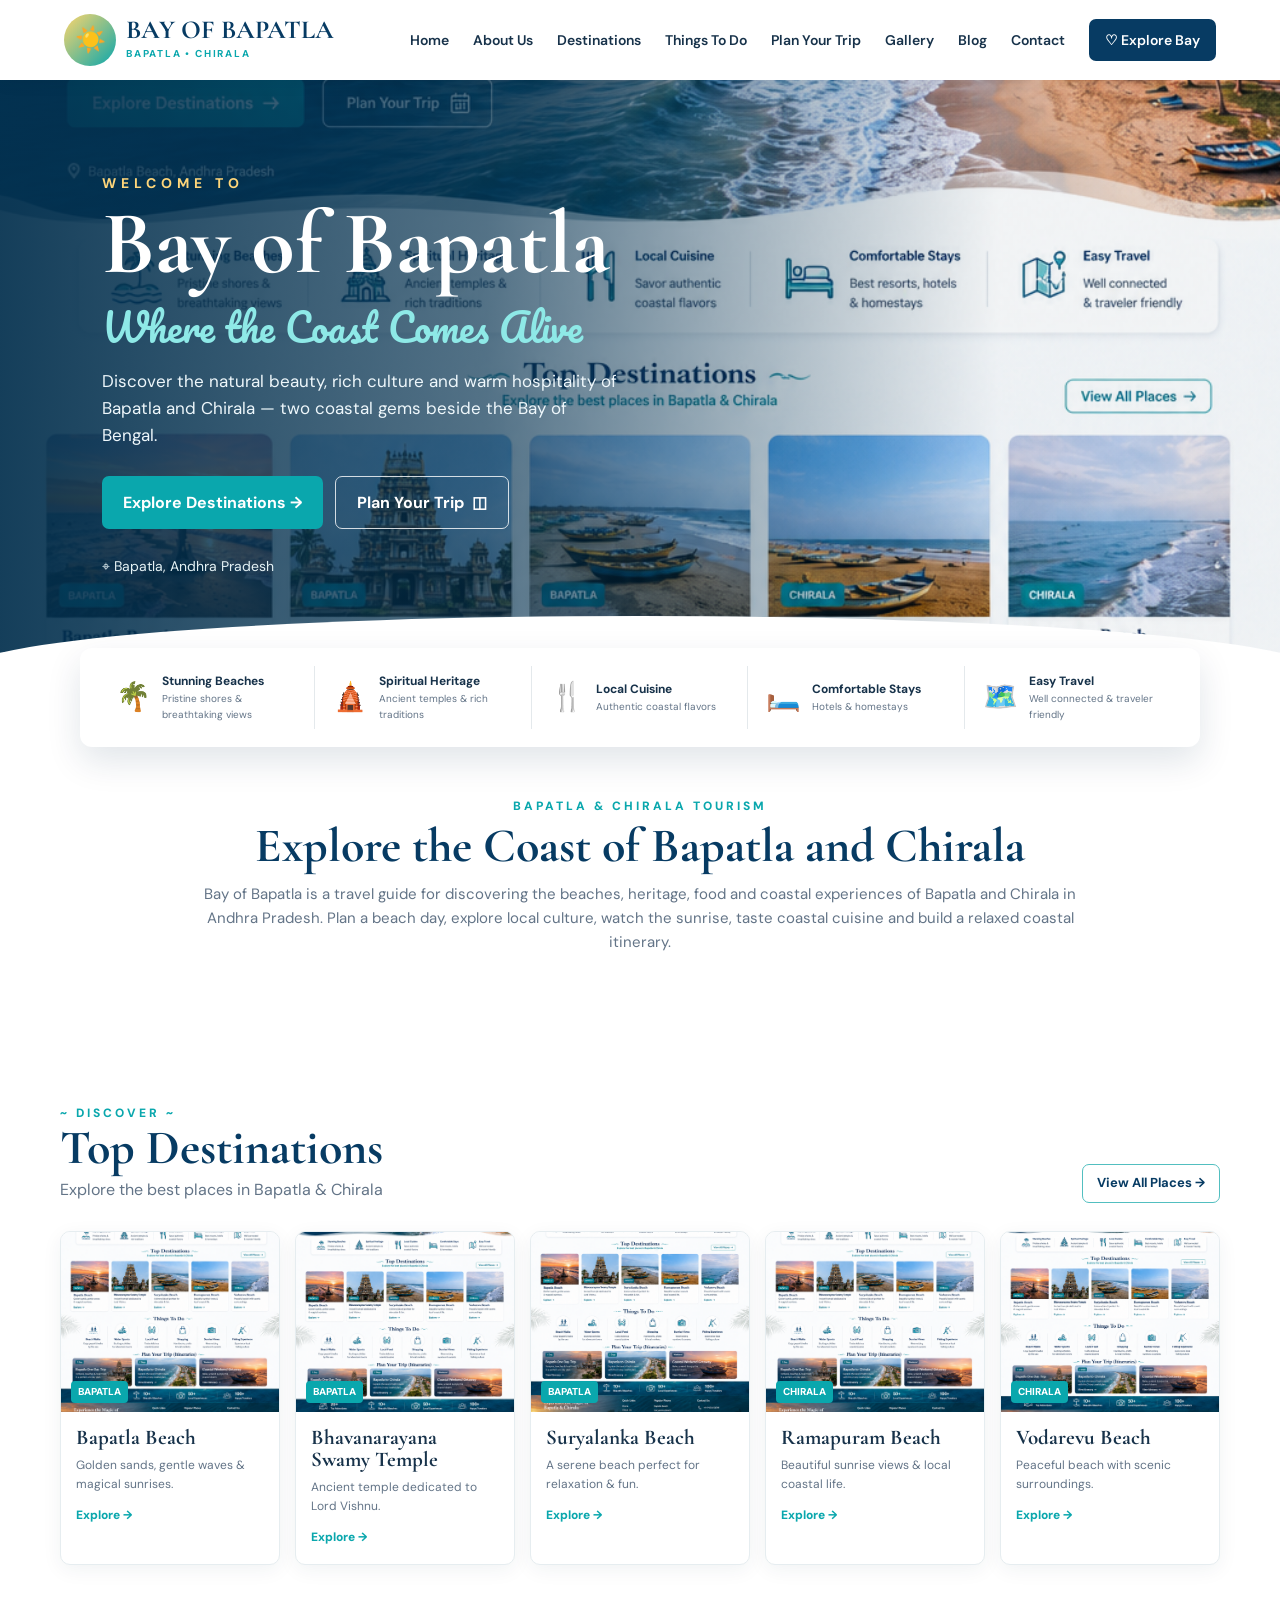
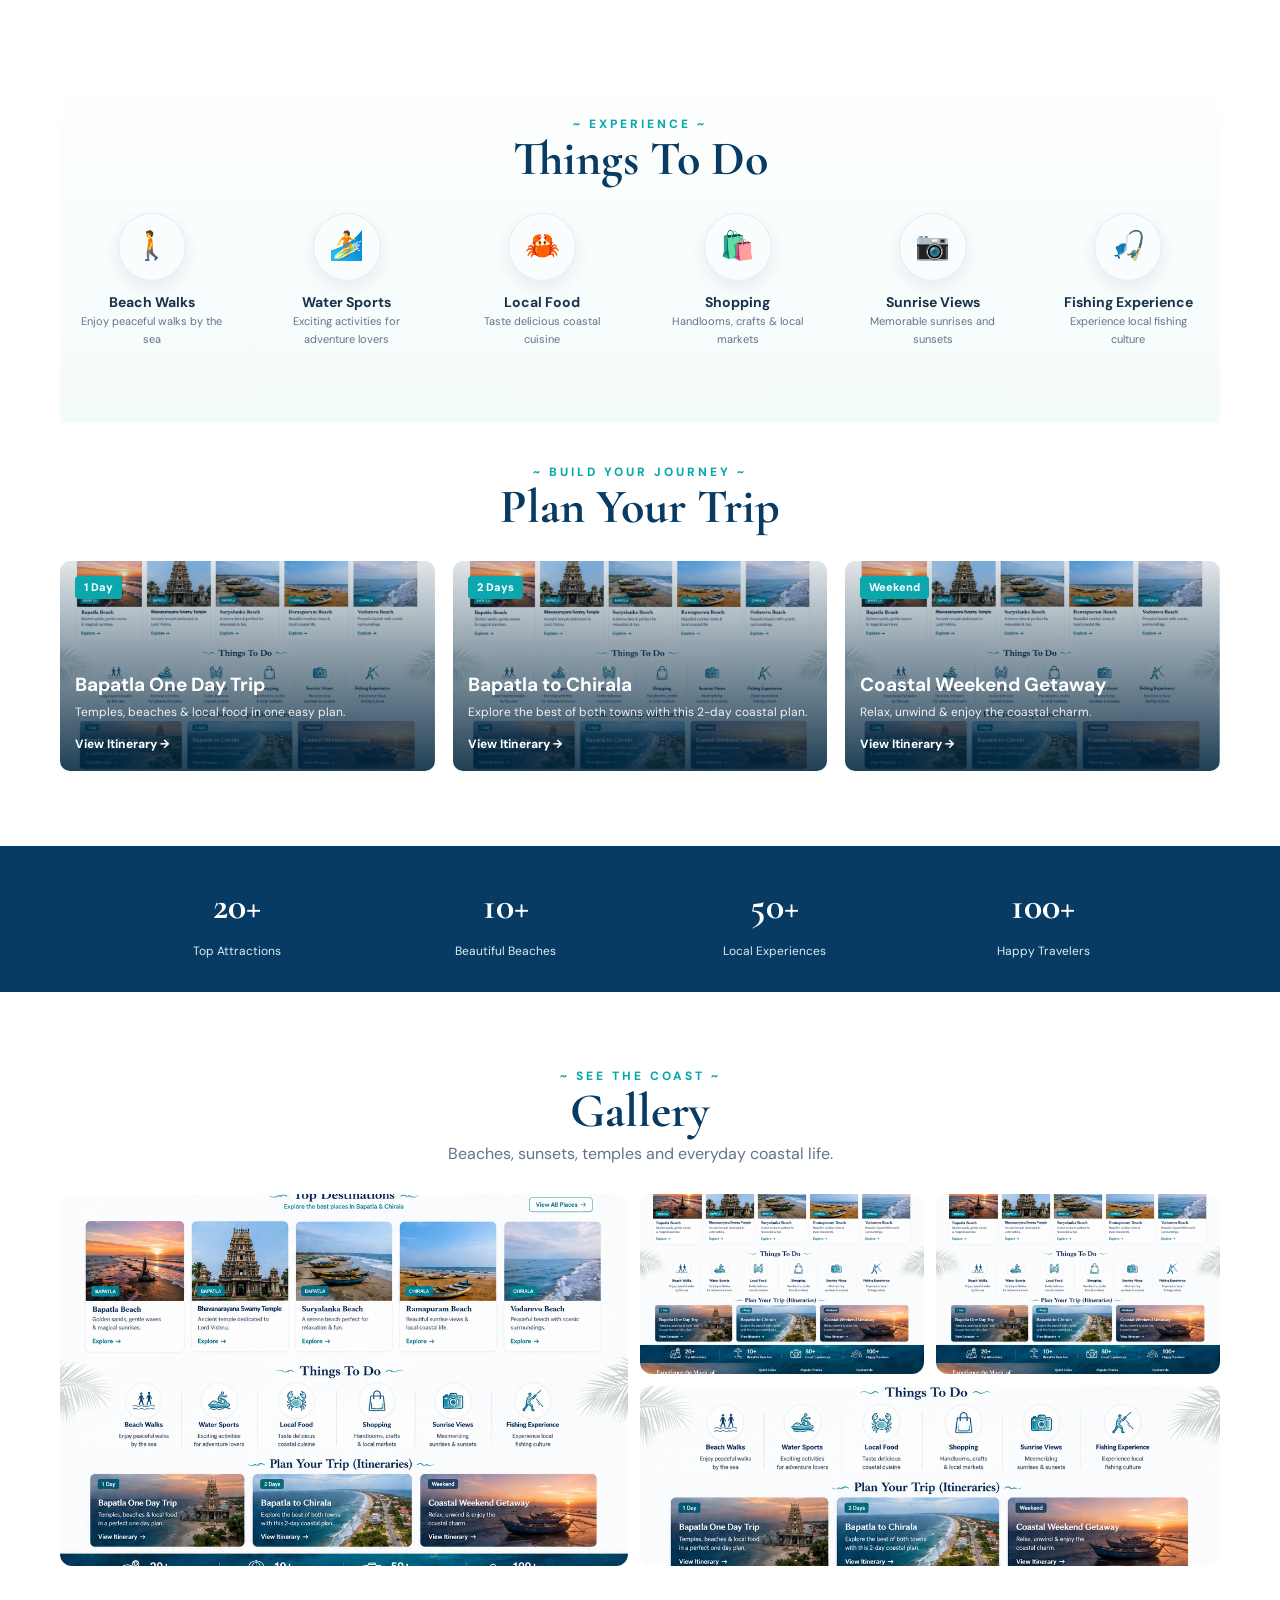
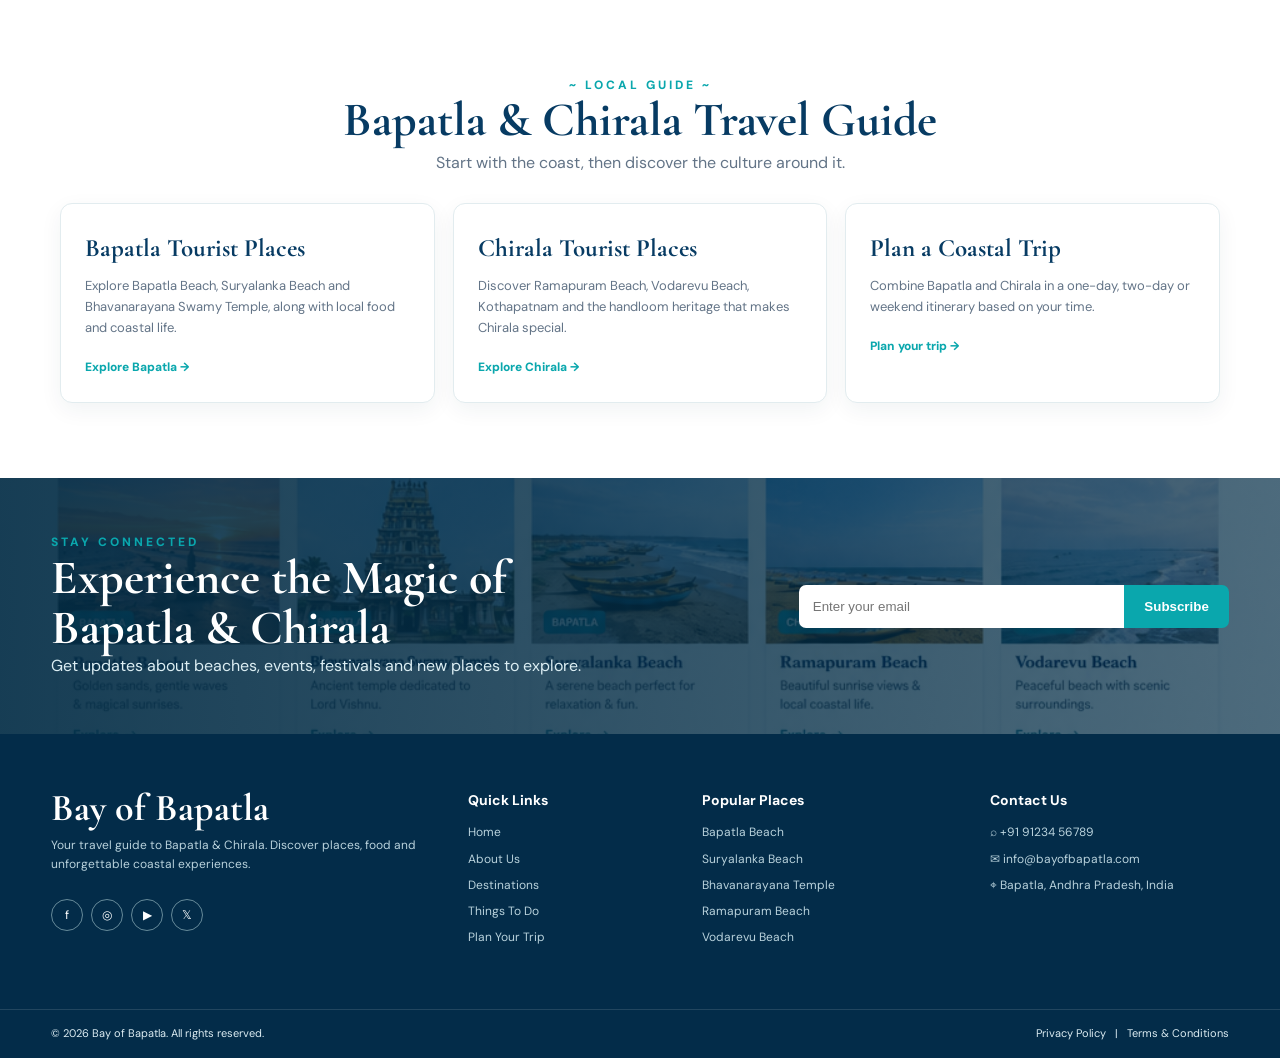
==== index.html @ 829b8398 "Update canonical and Open Graph URLs in index.html" ====
<!DOCTYPE html>
<html lang="en">
<head>
<meta charset="utf-8"><meta name="viewport" content="width=device-width,initial-scale=1">
<meta name="theme-color" content="#073b63">
<meta name="description" content="Bay of Bapatla is a coastal travel guide to Bapatla and Chirala, Andhra Pradesh. Discover beaches, temples, local food, things to do and trip ideas.">
<meta name="robots" content="index, follow, max-image-preview:large">
<!-- Replace this placeholder URL with your final domain after deployment. -->
<link rel="canonical" href="https://bay-of-bapatla.krishnavamsi1225.workers.dev/">
<title>Bay of Bapatla | Bapatla & Chirala Tourism, Beaches & Travel Guide</title>
<meta property="og:type" content="website">
<meta property="og:site_name" content="Bay of Bapatla">
<meta property="og:title" content="Bay of Bapatla | Bapatla & Chirala Tourism">
<meta property="og:description" content="Discover beaches, heritage, local food and coastal experiences across Bapatla and Chirala, Andhra Pradesh.">
<meta property="og:url" content="https://bay-of-bapatla.krishnavamsi1225.workers.dev/">
<meta property="og:image" content="https://bay-of-bapatla.krishnavamsi1225.workers.dev/assets/hero.png">
<meta property="og:image:alt" content="Coastal beach scenery of the Bay of Bapatla">
<meta name="twitter:card" content="summary_large_image">
<meta name="twitter:title" content="Bay of Bapatla | Bapatla & Chirala Tourism">
<meta name="twitter:description" content="Explore beaches, temples, food and coastal experiences in Bapatla and Chirala.">
<meta name="twitter:image" content="https://bay-of-bapatla.krishnavamsi1225.workers.dev/assets/hero.png">
<link rel="icon" href="assets/favicon.svg" type="image/svg+xml">
<link rel="preconnect" href="https://fonts.googleapis.com">
<link rel="preconnect" href="https://fonts.gstatic.com" crossorigin>
<link href="https://fonts.googleapis.com/css2?family=Cormorant+Garamond:wght@500;600;700&family=DM+Sans:wght@400;500;600;700&family=Pacifico&display=swap" rel="stylesheet">
<link rel="stylesheet" href="styles.css">
<script type="application/ld+json">
{"@context":"https://schema.org","@graph":[
{"@type":"WebSite","@id":"https://bay-of-bapatla.pages.dev/#website","url":"https://bay-of-bapatla.pages.dev/","name":"Bay of Bapatla","alternateName":"Bapatla & Chirala Tourism","description":"A coastal travel guide to Bapatla and Chirala, Andhra Pradesh.","inLanguage":"en-IN"},
{"@type":"Organization","@id":"https://bay-of-bapatla.pages.dev/#organization","name":"Bay of Bapatla","url":"https://bay-of-bapatla.pages.dev/","description":"A tourism and travel information website covering Bapatla and Chirala in Andhra Pradesh, India.","areaServed":[{"@type":"City","name":"Bapatla"},{"@type":"City","name":"Chirala"}]}]}
</script>
</head>
<body>
  <header class="site-header">
    <a class="brand" href="#home" aria-label="Bay of Bapatla home">
      <span class="brand-mark">☀️</span>
      <span>
        <strong>Bay of Bapatla</strong>
        <small>BAPATLA • CHIRALA</small>
      </span>
    </a>

    <button class="menu-toggle" aria-label="Open navigation" aria-expanded="false">☰</button>

    <nav class="nav" aria-label="Primary navigation">
      <a class="active" href="#home">Home</a>
      <a href="#about">About Us</a>
      <a href="#destinations">Destinations</a>
      <a href="#things">Things To Do</a>
      <a href="#plan">Plan Your Trip</a>
      <a href="#gallery">Gallery</a>
      <a href="#blog">Blog</a>
      <a href="#contact">Contact</a>
      <a class="nav-cta" href="#destinations">♡ Explore Bay</a>
    </nav>
  </header>

  <main id="home" aria-label="Bay of Bapatla tourism guide">
    <section class="hero">
      <div class="hero-bg" role="img" aria-label="Coastal beach scenery along Bapatla and Chirala"></div>
      <div class="hero-overlay"></div>
      <div class="hero-content">
        <p class="eyebrow">WELCOME TO</p>
        <h1>Bay of Bapatla</h1>
        <p class="script">Where the Coast Comes Alive</p>
        <p class="hero-copy">
          Discover the natural beauty, rich culture and warm hospitality of Bapatla
          and Chirala — two coastal gems beside the Bay of Bengal.
        </p>
        <div class="hero-actions">
          <a class="btn btn-primary" href="#destinations">Explore Destinations →</a>
          <a class="btn btn-outline" href="#plan">Plan Your Trip&nbsp; ◫</a>
        </div>
        <p class="location">⌖ Bapatla, Andhra Pradesh</p>
      </div>
      <div class="wave"></div>
    </section>

    <section class="feature-strip" id="about">
      <article><span>🌴</span><div><b>Stunning Beaches</b><small>Pristine shores & breathtaking views</small></div></article>
      <article><span>🛕</span><div><b>Spiritual Heritage</b><small>Ancient temples & rich traditions</small></div></article>
      <article><span>🍴</span><div><b>Local Cuisine</b><small>Authentic coastal flavors</small></div></article>
      <article><span>🛏️</span><div><b>Comfortable Stays</b><small>Hotels & homestays</small></div></article>
      <article><span>🗺️</span><div><b>Easy Travel</b><small>Well connected & traveler friendly</small></div></article>
    </section>

    <section class="section destination-intro" aria-labelledby="destination-heading">
      <div class="seo-intro">
        <p class="mini-title">BAPATLA & CHIRALA TOURISM</p>
        <h2 id="destination-heading">Explore the Coast of Bapatla and Chirala</h2>
        <p>Bay of Bapatla is a travel guide for discovering the beaches, heritage, food and coastal experiences of Bapatla and Chirala in Andhra Pradesh. Plan a beach day, explore local culture, watch the sunrise, taste coastal cuisine and build a relaxed coastal itinerary.</p>
      </div>
    </section>

    <section class="section" id="destinations">
      <div class="section-heading">
        <div>
          <p class="mini-title">~  DISCOVER  ~</p>
          <h2>Top Destinations</h2>
          <p>Explore the best places in Bapatla & Chirala</p>
        </div>
        <a class="text-link" href="#gallery">View All Places →</a>
      </div>

      <div class="destination-grid">
        <article class="destination-card image-a">
          <div class="card-image"><span>BAPATLA</span></div>
          <div class="card-body"><h3>Bapatla Beach</h3><p>Golden sands, gentle waves & magical sunrises.</p><a href="#contact">Explore →</a></div>
        </article>
        <article class="destination-card image-b">
          <div class="card-image"><span>BAPATLA</span></div>
          <div class="card-body"><h3>Bhavanarayana Swamy Temple</h3><p>Ancient temple dedicated to Lord Vishnu.</p><a href="#contact">Explore →</a></div>
        </article>
        <article class="destination-card image-c">
          <div class="card-image"><span>BAPATLA</span></div>
          <div class="card-body"><h3>Suryalanka Beach</h3><p>A serene beach perfect for relaxation & fun.</p><a href="#contact">Explore →</a></div>
        </article>
        <article class="destination-card image-d">
          <div class="card-image"><span>CHIRALA</span></div>
          <div class="card-body"><h3>Ramapuram Beach</h3><p>Beautiful sunrise views & local coastal life.</p><a href="#contact">Explore →</a></div>
        </article>
        <article class="destination-card image-e">
          <div class="card-image"><span>CHIRALA</span></div>
          <div class="card-body"><h3>Vodarevu Beach</h3><p>Peaceful beach with scenic surroundings.</p><a href="#contact">Explore →</a></div>
        </article>
      </div>
    </section>

    <section class="section things" id="things">
      <div class="section-heading centered">
        <div>
          <p class="mini-title">~  EXPERIENCE  ~</p>
          <h2>Things To Do</h2>
        </div>
      </div>
      <div class="things-grid">
        <article><div class="thing-icon">🚶</div><h3>Beach Walks</h3><p>Enjoy peaceful walks by the sea</p></article>
        <article><div class="thing-icon">🏄</div><h3>Water Sports</h3><p>Exciting activities for adventure lovers</p></article>
        <article><div class="thing-icon">🦀</div><h3>Local Food</h3><p>Taste delicious coastal cuisine</p></article>
        <article><div class="thing-icon">🛍️</div><h3>Shopping</h3><p>Handlooms, crafts & local markets</p></article>
        <article><div class="thing-icon">📷</div><h3>Sunrise Views</h3><p>Memorable sunrises and sunsets</p></article>
        <article><div class="thing-icon">🎣</div><h3>Fishing Experience</h3><p>Experience local fishing culture</p></article>
      </div>
    </section>

    <section class="section plan" id="plan">
      <div class="section-heading centered">
        <div>
          <p class="mini-title">~  BUILD YOUR JOURNEY  ~</p>
          <h2>Plan Your Trip</h2>
        </div>
      </div>
      <div class="itinerary-grid">
        <article class="itinerary one"><span>1 Day</span><div><h3>Bapatla One Day Trip</h3><p>Temples, beaches & local food in one easy plan.</p><a href="#contact">View Itinerary →</a></div></article>
        <article class="itinerary two"><span>2 Days</span><div><h3>Bapatla to Chirala</h3><p>Explore the best of both towns with this 2-day coastal plan.</p><a href="#contact">View Itinerary →</a></div></article>
        <article class="itinerary three"><span>Weekend</span><div><h3>Coastal Weekend Getaway</h3><p>Relax, unwind & enjoy the coastal charm.</p><a href="#contact">View Itinerary →</a></div></article>
      </div>
    </section>

    <section class="stats" aria-label="Bay of Bapatla highlights">
      <div><strong>20+</strong><span>Top Attractions</span></div>
      <div><strong>10+</strong><span>Beautiful Beaches</span></div>
      <div><strong>50+</strong><span>Local Experiences</span></div>
      <div><strong>100+</strong><span>Happy Travelers</span></div>
    </section>

    <section class="gallery-preview section" id="gallery">
      <div class="section-heading centered">
        <div>
          <p class="mini-title">~  SEE THE COAST  ~</p>
          <h2>Gallery</h2>
          <p>Beaches, sunsets, temples and everyday coastal life.</p>
        </div>
      </div>
      <div class="gallery-grid">
        <div class="gallery-item g1"></div><div class="gallery-item g2"></div>
        <div class="gallery-item g3"></div><div class="gallery-item g4"></div>
      </div>
    </section>

    <section class="local-guide section" aria-labelledby="local-guide-heading">
      <div class="section-heading centered"><div>
        <p class="mini-title">~ LOCAL GUIDE ~</p>
        <h2 id="local-guide-heading">Bapatla & Chirala Travel Guide</h2>
        <p>Start with the coast, then discover the culture around it.</p>
      </div></div>
      <div class="guide-grid">
        <article><h3>Bapatla Tourist Places</h3><p>Explore Bapatla Beach, Suryalanka Beach and Bhavanarayana Swamy Temple, along with local food and coastal life.</p><a href="#destinations">Explore Bapatla →</a></article>
        <article><h3>Chirala Tourist Places</h3><p>Discover Ramapuram Beach, Vodarevu Beach, Kothapatnam and the handloom heritage that makes Chirala special.</p><a href="#destinations">Explore Chirala →</a></article>
        <article><h3>Plan a Coastal Trip</h3><p>Combine Bapatla and Chirala in a one-day, two-day or weekend itinerary based on your time.</p><a href="#plan">Plan your trip →</a></article>
      </div>
    </section>

    <section class="newsletter" id="blog">
      <div>
        <p class="mini-title">STAY CONNECTED</p>
        <h2>Experience the Magic of Bapatla & Chirala</h2>
        <p>Get updates about beaches, events, festivals and new places to explore.</p>
      </div>
      <form id="subscribe-form">
        <input type="email" placeholder="Enter your email" aria-label="Email address" required>
        <button type="submit">Subscribe</button>
      </form>
    </section>
  </main>

  <footer id="contact">
    <div class="footer-main">
      <div class="footer-brand">
        <h2>Bay of Bapatla</h2>
        <p>Your travel guide to Bapatla & Chirala. Discover places, food and unforgettable coastal experiences.</p>
        <div class="socials"><a href="#">f</a><a href="#">◎</a><a href="#">▶</a><a href="#">𝕏</a></div>
      </div>
      <div><h3>Quick Links</h3><a href="#home">Home</a><a href="#about">About Us</a><a href="#destinations">Destinations</a><a href="#things">Things To Do</a><a href="#plan">Plan Your Trip</a></div>
      <div><h3>Popular Places</h3><a href="#destinations">Bapatla Beach</a><a href="#destinations">Suryalanka Beach</a><a href="#destinations">Bhavanarayana Temple</a><a href="#destinations">Ramapuram Beach</a><a href="#destinations">Vodarevu Beach</a></div>
      <div><h3>Contact Us</h3><p>⌕ +91 91234 56789</p><p>✉ info@bayofbapatla.com</p><p>⌖ Bapatla, Andhra Pradesh, India</p></div>
    </div>
    <div class="footer-bottom"><span>© 2026 Bay of Bapatla. All rights reserved.</span><span>Privacy Policy &nbsp; | &nbsp; Terms & Conditions</span></div>
  </footer>

  <div class="toast" role="status" aria-live="polite"></div>
  <script src="script.js"></script>
</body>
</html>
---- styles.css ----
:root{
  --navy:#073b63;--deep:#042b48;--teal:#0aa7ad;--aqua:#dff5f4;--sand:#f7f2e8;
  --ink:#17324a;--muted:#637487;--white:#fff;--shadow:0 14px 35px rgba(4,43,72,.12);
}
*{box-sizing:border-box;margin:0;padding:0}
html{scroll-behavior:smooth}
body{font-family:"DM Sans",sans-serif;color:var(--ink);background:#fff;line-height:1.6}
a{color:inherit;text-decoration:none}
.site-header{position:sticky;top:0;z-index:50;display:flex;align-items:center;justify-content:space-between;gap:24px;padding:14px clamp(20px,5vw,64px);background:rgba(255,255,255,.96);backdrop-filter:blur(14px);box-shadow:0 2px 18px rgba(0,0,0,.06)}
.brand{display:flex;align-items:center;gap:10px;min-width:max-content}
.brand-mark{width:52px;height:52px;border-radius:50%;display:grid;place-items:center;background:linear-gradient(135deg,#ffd66b,#0aa7ad);font-size:25px}
.brand strong{display:block;font-family:"Cormorant Garamond",serif;text-transform:uppercase;font-size:26px;line-height:.9;color:var(--navy)}
.brand small{display:block;color:var(--teal);font-weight:700;font-size:10px;letter-spacing:1.8px;margin-top:4px}
.nav{display:flex;align-items:center;gap:24px;font-size:14px;font-weight:600}
.nav a{position:relative;padding:10px 0;white-space:nowrap}
.nav a:not(.nav-cta):after{content:"";position:absolute;left:0;right:0;bottom:3px;height:2px;background:var(--teal);transform:scaleX(0);transition:.2s}
.nav a:hover:after,.nav .active:after{transform:scaleX(1)}
.nav-cta{background:var(--navy);color:#fff!important;padding:10px 16px!important;border-radius:7px}
.menu-toggle{display:none;border:0;background:none;font-size:28px;color:var(--navy)}
.hero{position:relative;min-height:590px;display:flex;align-items:center;overflow:hidden;color:#fff}
.hero-bg{position:absolute;inset:0;background-image:url("assets/hero.png");background-size:cover;background-position:center 35%;transform:scale(1.02)}
.hero-overlay{position:absolute;inset:0;background:linear-gradient(90deg,rgba(3,48,78,.93) 0%,rgba(3,48,78,.68) 38%,rgba(3,48,78,.05) 78%)}
.hero-content{position:relative;z-index:2;width:min(620px,90%);margin-left:clamp(24px,8vw,110px);padding:80px 0}
.eyebrow{letter-spacing:5px;font-size:14px;color:#ffd67a;font-weight:700;margin-bottom:8px}
.hero h1{font-family:"Cormorant Garamond",serif;font-size:clamp(58px,7vw,100px);line-height:.92;font-weight:700}
.script{font-family:Pacifico,cursive;color:#8ee9e7;font-size:clamp(25px,3vw,38px);margin:12px 0 10px}
.hero-copy{max-width:520px;font-size:17px;color:#eef7fb}
.hero-actions{display:flex;gap:12px;flex-wrap:wrap;margin:26px 0}
.btn{display:inline-flex;align-items:center;justify-content:center;padding:13px 21px;border-radius:7px;font-weight:700}
.btn-primary{background:var(--teal);color:#fff}.btn-outline{border:1px solid rgba(255,255,255,.8);color:#fff}
.location{font-size:14px;color:#e5f2f5}
.wave{position:absolute;bottom:-1px;left:-3%;width:106%;height:55px;background:#fff;border-radius:50% 50% 0 0/100% 100% 0 0}
.feature-strip{position:relative;z-index:4;width:min(1120px,92%);margin:-22px auto 0;background:#fff;border-radius:12px;box-shadow:var(--shadow);display:grid;grid-template-columns:repeat(5,1fr);padding:18px}
.feature-strip article{display:flex;gap:11px;align-items:center;padding:6px 18px;border-right:1px solid #e4e9ec}
.feature-strip article:last-child{border:0}.feature-strip span{font-size:28px}
.feature-strip b{display:block;font-size:12px}.feature-strip small{display:block;color:var(--muted);font-size:10px}
.section{width:min(1160px,92%);margin:0 auto;padding:75px 0}
.section-heading{display:flex;justify-content:space-between;align-items:end;margin-bottom:28px}
.section-heading.centered{justify-content:center;text-align:center}
.mini-title{color:var(--teal);font-weight:800;font-size:12px;letter-spacing:3px}
h2{font-family:"Cormorant Garamond",serif;color:var(--navy);font-size:48px;line-height:1.05}
.section-heading p:not(.mini-title){color:var(--muted);margin-top:4px}
.text-link{border:1px solid #52bfc0;color:var(--navy);padding:8px 14px;border-radius:7px;font-size:13px;font-weight:700}
.destination-grid{display:grid;grid-template-columns:repeat(5,1fr);gap:15px}
.destination-card{border:1px solid #e6edf0;border-radius:10px;overflow:hidden;background:#fff;box-shadow:0 5px 20px rgba(4,43,72,.06);transition:.25s}
.destination-card:hover{transform:translateY(-5px);box-shadow:var(--shadow)}
.card-image{height:180px;background-image:url("assets/hero.png");background-size:cover;position:relative}
.image-a .card-image{background-position:15% 75%}.image-b .card-image{background-position:46% 68%}.image-c .card-image{background-position:65% 80%}.image-d .card-image{background-position:80% 75%}.image-e .card-image{background-position:95% 70%}
.card-image span{position:absolute;bottom:9px;left:10px;background:var(--teal);color:#fff;font-size:10px;font-weight:800;padding:3px 7px;border-radius:4px}
.card-body{padding:15px}.card-body h3{font-family:"Cormorant Garamond",serif;font-size:21px;line-height:1.05}.card-body p{font-size:12px;color:var(--muted);margin:7px 0}.card-body a{font-size:12px;color:var(--teal);font-weight:800}
.things{background:linear-gradient(#fff,#f4fbfb)}
.things-grid{display:grid;grid-template-columns:repeat(6,1fr);gap:12px;text-align:center}
.thing-icon{width:68px;height:68px;border-radius:50%;margin:0 auto 10px;display:grid;place-items:center;border:1px solid #e2ecef;box-shadow:0 6px 18px rgba(4,43,72,.08);font-size:28px}
.things-grid h3{font-size:14px}.things-grid p{font-size:11px;color:var(--muted);max-width:150px;margin:auto}
.plan{padding-top:40px}
.itinerary-grid{display:grid;grid-template-columns:repeat(3,1fr);gap:18px}
.itinerary{min-height:210px;border-radius:10px;padding:15px;display:flex;flex-direction:column;justify-content:space-between;color:#fff;background-image:linear-gradient(0deg,rgba(2,38,62,.88),rgba(2,38,62,.1)),url("assets/hero.png");background-size:cover;background-position:center}
.itinerary.one{background-position:25% 70%}.itinerary.two{background-position:58% 70%}.itinerary.three{background-position:85% 70%}
.itinerary>span{align-self:flex-start;background:var(--teal);padding:3px 9px;border-radius:4px;font-size:11px;font-weight:800}
.itinerary h3{font-size:19px}.itinerary p{font-size:12px;opacity:.9;margin:3px 0 8px}.itinerary a{font-size:12px;font-weight:800}
.stats{display:grid;grid-template-columns:repeat(4,1fr);background:var(--navy);color:#fff;padding:30px clamp(20px,8vw,110px);text-align:center}
.stats strong{display:block;font-family:"Cormorant Garamond",serif;font-size:38px}.stats span{font-size:12px;color:#d9eef3}
.gallery-grid{display:grid;grid-template-columns:2fr 1fr 1fr;grid-template-rows:180px 180px;gap:12px}
.gallery-item{border-radius:12px;background-image:url("assets/hero.png");background-size:cover}
.g1{grid-row:span 2;background-position:15% 70%}.g2{background-position:45% 80%}.g3{background-position:72% 80%}.g4{grid-column:2/4;background-position:90% 75%}
.newsletter{background:linear-gradient(90deg,rgba(3,45,70,.92),rgba(3,45,70,.7)),url("assets/hero.png") center/cover;color:#fff;display:flex;justify-content:space-between;gap:40px;align-items:center;padding:55px max(4vw,24px)}
.newsletter h2{color:#fff;max-width:600px}.newsletter p:not(.mini-title){max-width:650px;color:#dceef3}
.newsletter form{display:flex;min-width:min(430px,100%)}.newsletter input{flex:1;padding:14px;border:0;border-radius:7px 0 0 7px;min-width:0}.newsletter button{padding:0 20px;border:0;background:var(--teal);color:#fff;font-weight:800;border-radius:0 7px 7px 0}
footer{background:#032c49;color:#dcecf2}.footer-main{display:grid;grid-template-columns:2fr 1fr 1.3fr 1.3fr;gap:50px;padding:55px max(4vw,24px)}
.footer-brand h2{color:#fff;font-size:38px}.footer-main h3{color:#fff;font-size:14px;margin-bottom:12px}.footer-main a,.footer-main p{display:block;color:#b9d2dc;font-size:12px;margin:7px 0}.socials{display:flex;gap:8px;margin-top:18px}.socials a{width:32px;height:32px;border:1px solid #668a99;border-radius:50%;display:grid;place-items:center;color:#fff}
.footer-bottom{border-top:1px solid rgba(255,255,255,.12);padding:15px max(4vw,24px);display:flex;justify-content:space-between;font-size:11px}
.toast{position:fixed;right:20px;bottom:20px;background:var(--navy);color:#fff;padding:12px 16px;border-radius:7px;box-shadow:var(--shadow);opacity:0;transform:translateY(15px);transition:.25s;z-index:100}
.toast.show{opacity:1;transform:none}

@media(max-width:1050px){
  .nav{gap:14px;font-size:12px}
  .destination-grid{grid-template-columns:repeat(3,1fr)}
  .destination-card:last-child{display:none}
  .feature-strip{grid-template-columns:repeat(3,1fr)}.feature-strip article:nth-child(4),.feature-strip article:nth-child(5){margin-top:8px}
  .things-grid{grid-template-columns:repeat(3,1fr);row-gap:30px}
}
@media(max-width:800px){
  .site-header{padding:12px 18px}.menu-toggle{display:block}
  .nav{display:none;position:absolute;top:78px;left:0;right:0;background:#fff;padding:12px 20px 20px;flex-direction:column;align-items:stretch;box-shadow:0 15px 25px rgba(0,0,0,.1)}
  .nav.open{display:flex}.nav a{padding:9px 0}.nav-cta{text-align:center}
  .hero{min-height:650px}.hero-content{margin:0 auto;padding:70px 0}.hero-overlay{background:linear-gradient(90deg,rgba(3,48,78,.92),rgba(3,48,78,.4))}
  .feature-strip{grid-template-columns:1fr 1fr;margin-top:-8px}.feature-strip article{border-right:0}.feature-strip article:nth-child(odd){border-right:1px solid #e4e9ec}
  .section{padding:55px 0}.section-heading{align-items:flex-start;gap:18px;flex-direction:column}.section-heading.centered{align-items:center}
  h2{font-size:42px}.destination-grid{grid-template-columns:1fr 1fr}.destination-card:last-child{display:block}
  .itinerary-grid{grid-template-columns:1fr}.stats{grid-template-columns:1fr 1fr;gap:24px}.newsletter{flex-direction:column;align-items:stretch}.newsletter form{min-width:0}
  .footer-main{grid-template-columns:1fr 1fr;gap:32px}.footer-bottom{flex-direction:column;gap:8px}
}
@media(max-width:520px){
  .brand strong{font-size:21px}.brand small{font-size:8px}.brand-mark{width:43px;height:43px;font-size:20px}
  .hero h1{font-size:57px}.script{font-size:25px}.hero-copy{font-size:15px}.hero-actions{flex-direction:column;align-items:stretch}.btn{width:100%}
  .feature-strip{grid-template-columns:1fr}.feature-strip article,.feature-strip article:nth-child(odd){border:0;border-bottom:1px solid #e4e9ec;padding:10px 8px}.feature-strip article:last-child{border:0}
  .destination-grid,.things-grid{grid-template-columns:1fr}.destination-card:last-child{display:block}.things-grid{row-gap:24px}
  .gallery-grid{grid-template-columns:1fr 1fr;grid-template-rows:160px 160px}.g1{grid-row:auto;grid-column:span 2}.g4{grid-column:auto}
  .newsletter h2{font-size:36px}.newsletter form{display:flex;flex-direction:column;gap:8px}.newsletter input,.newsletter button{border-radius:7px;padding:13px}
  .footer-main{grid-template-columns:1fr}.footer-bottom{font-size:10px}
}

.seo-intro{max-width:900px;margin:-25px auto 0;text-align:center}.seo-intro h2{margin:5px 0 10px}.seo-intro p:last-child{color:var(--muted);font-size:15px}
.local-guide{padding-top:35px}.guide-grid{display:grid;grid-template-columns:repeat(3,1fr);gap:18px}.guide-grid article{border:1px solid #e2ecef;border-radius:12px;padding:24px;background:#fff;box-shadow:0 7px 22px rgba(4,43,72,.06)}.guide-grid h3{font-family:"Cormorant Garamond",serif;color:var(--navy);font-size:25px}.guide-grid p{color:var(--muted);font-size:13px;margin:8px 0 14px}.guide-grid a{color:var(--teal);font-weight:800;font-size:12px}@media(max-width:800px){.guide-grid{grid-template-columns:1fr}}
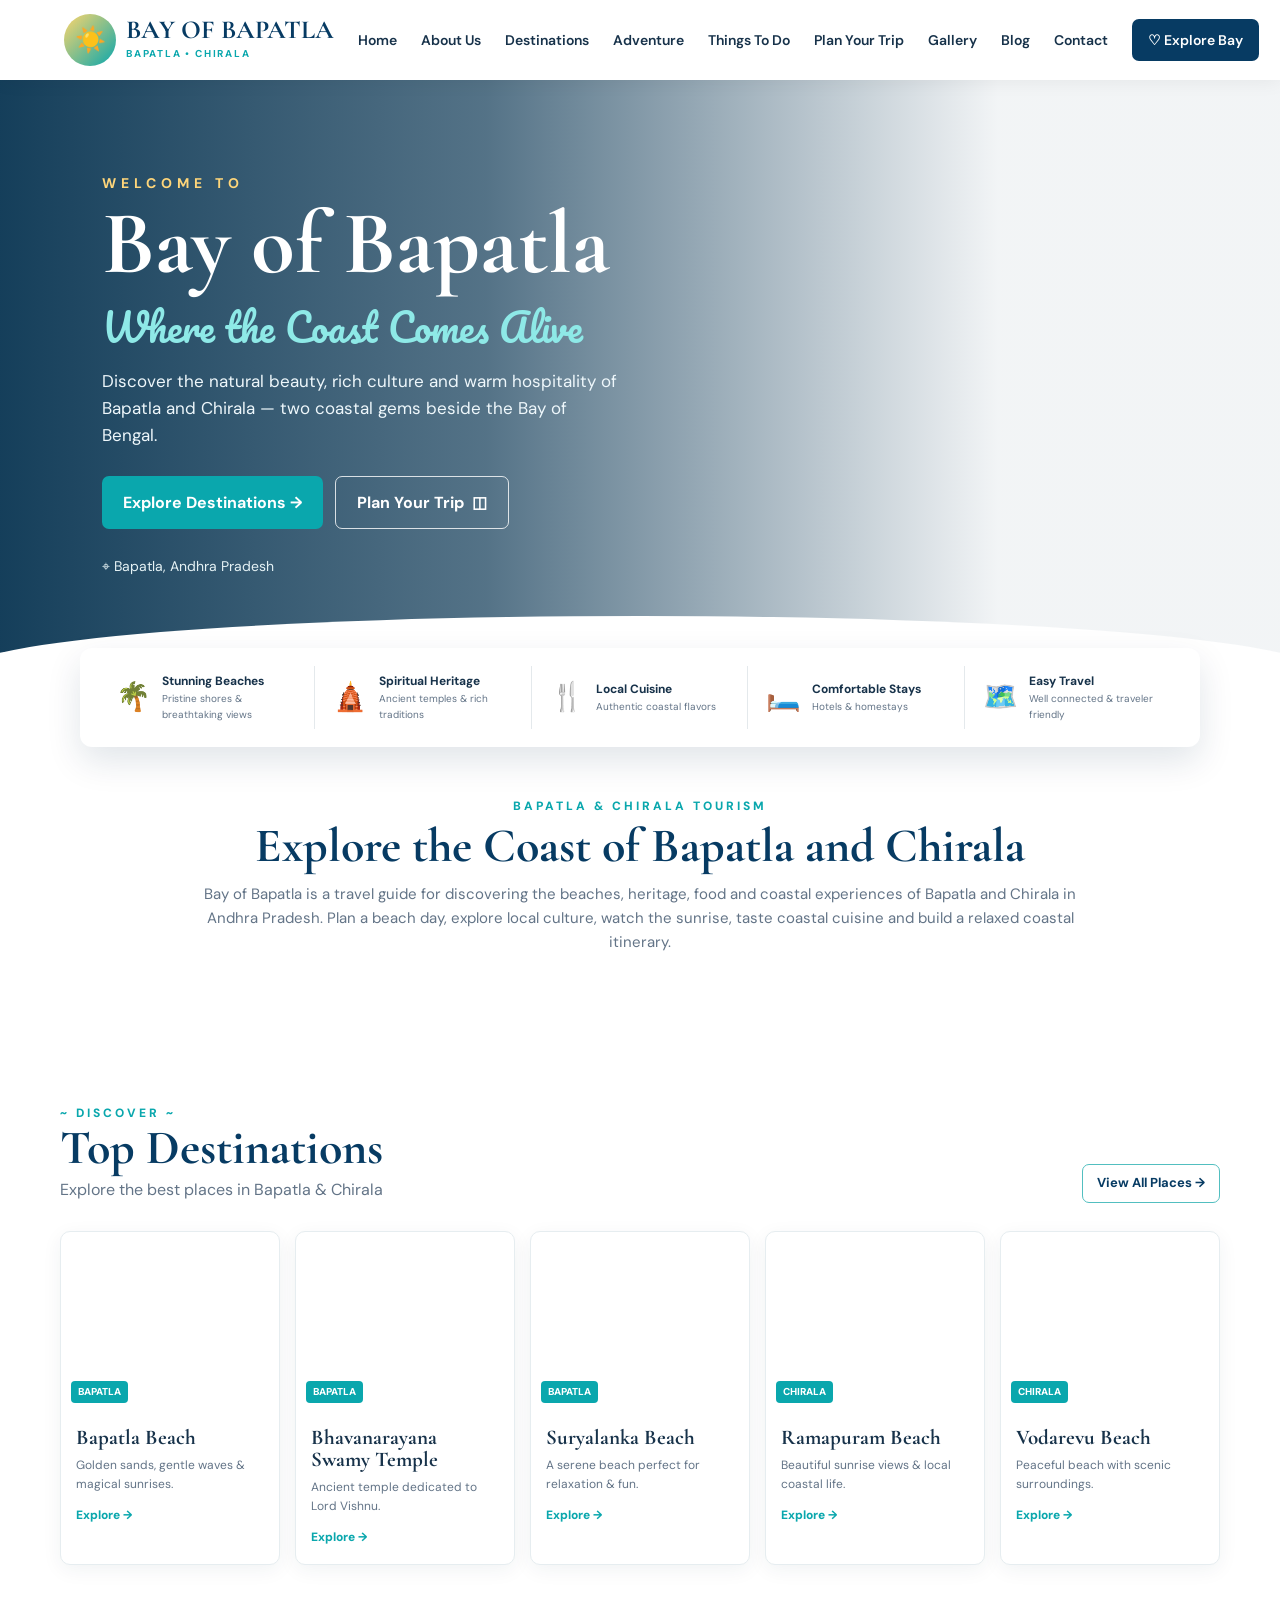
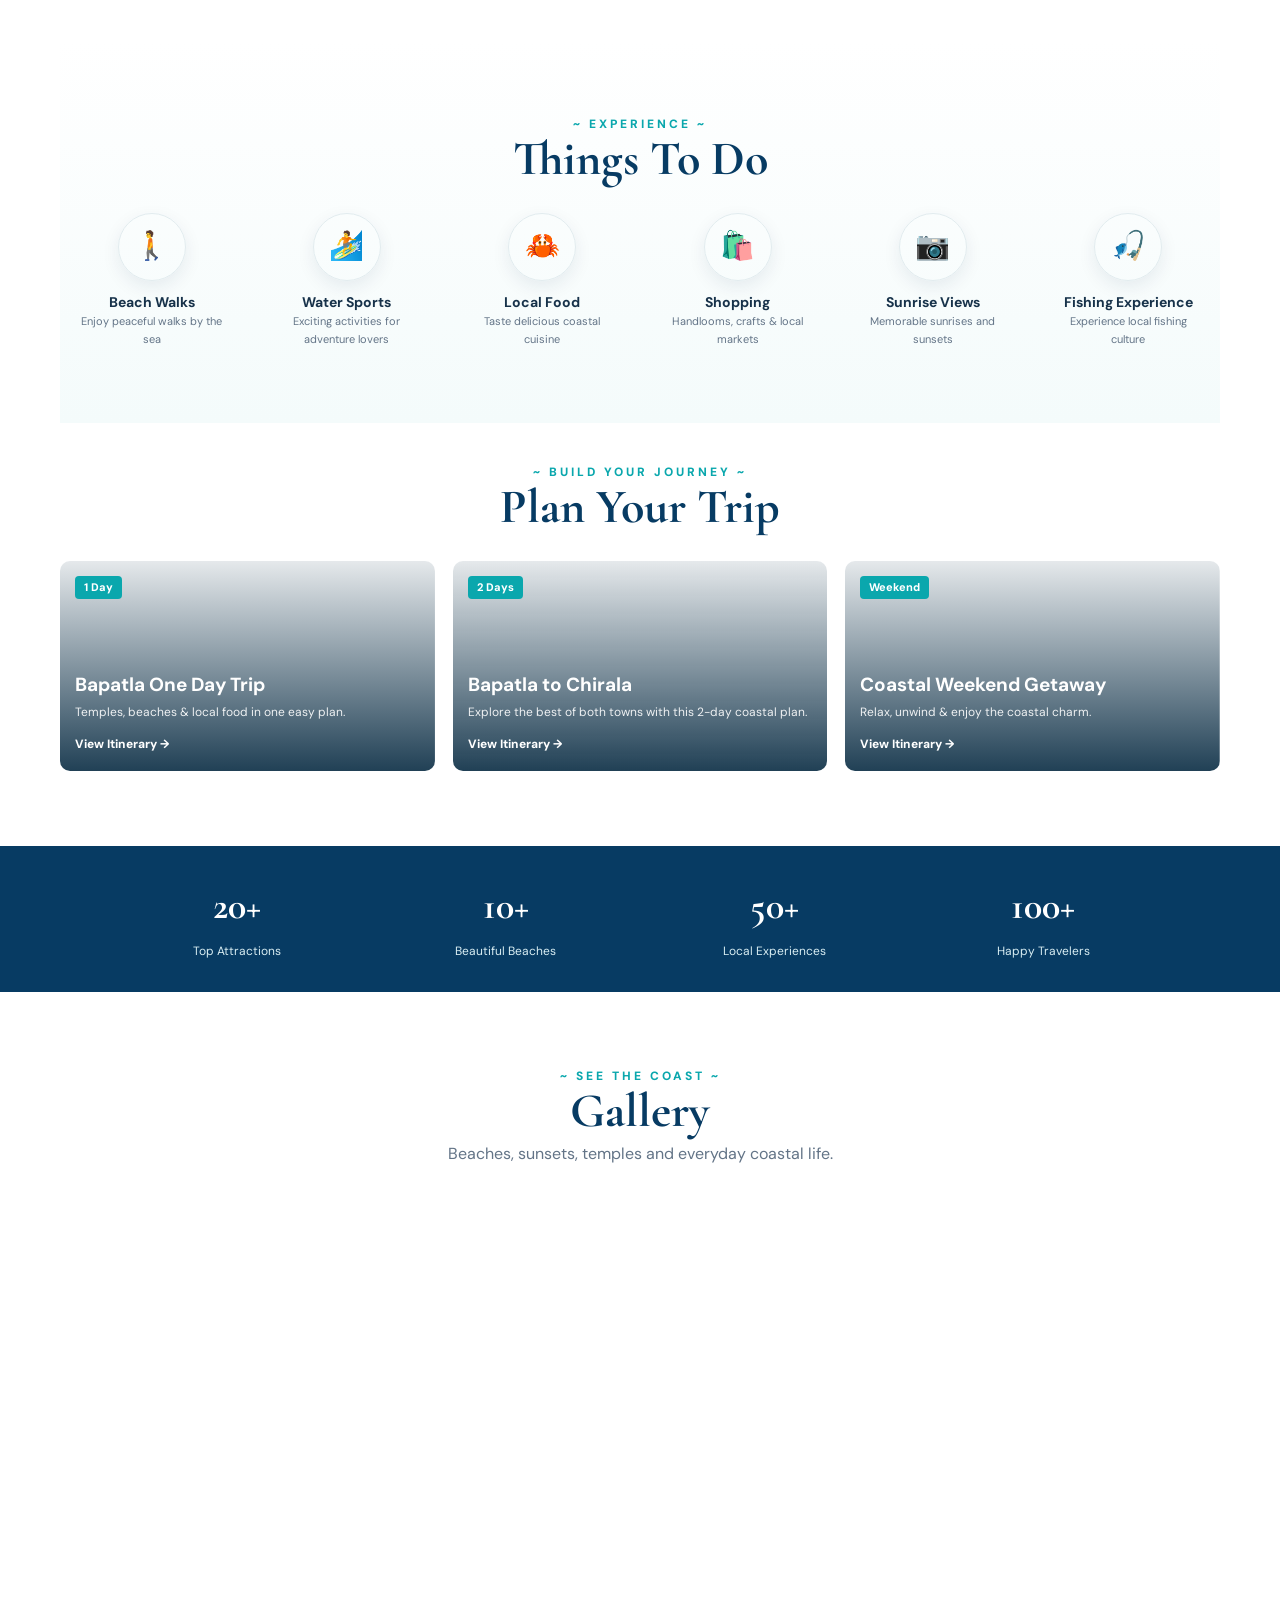
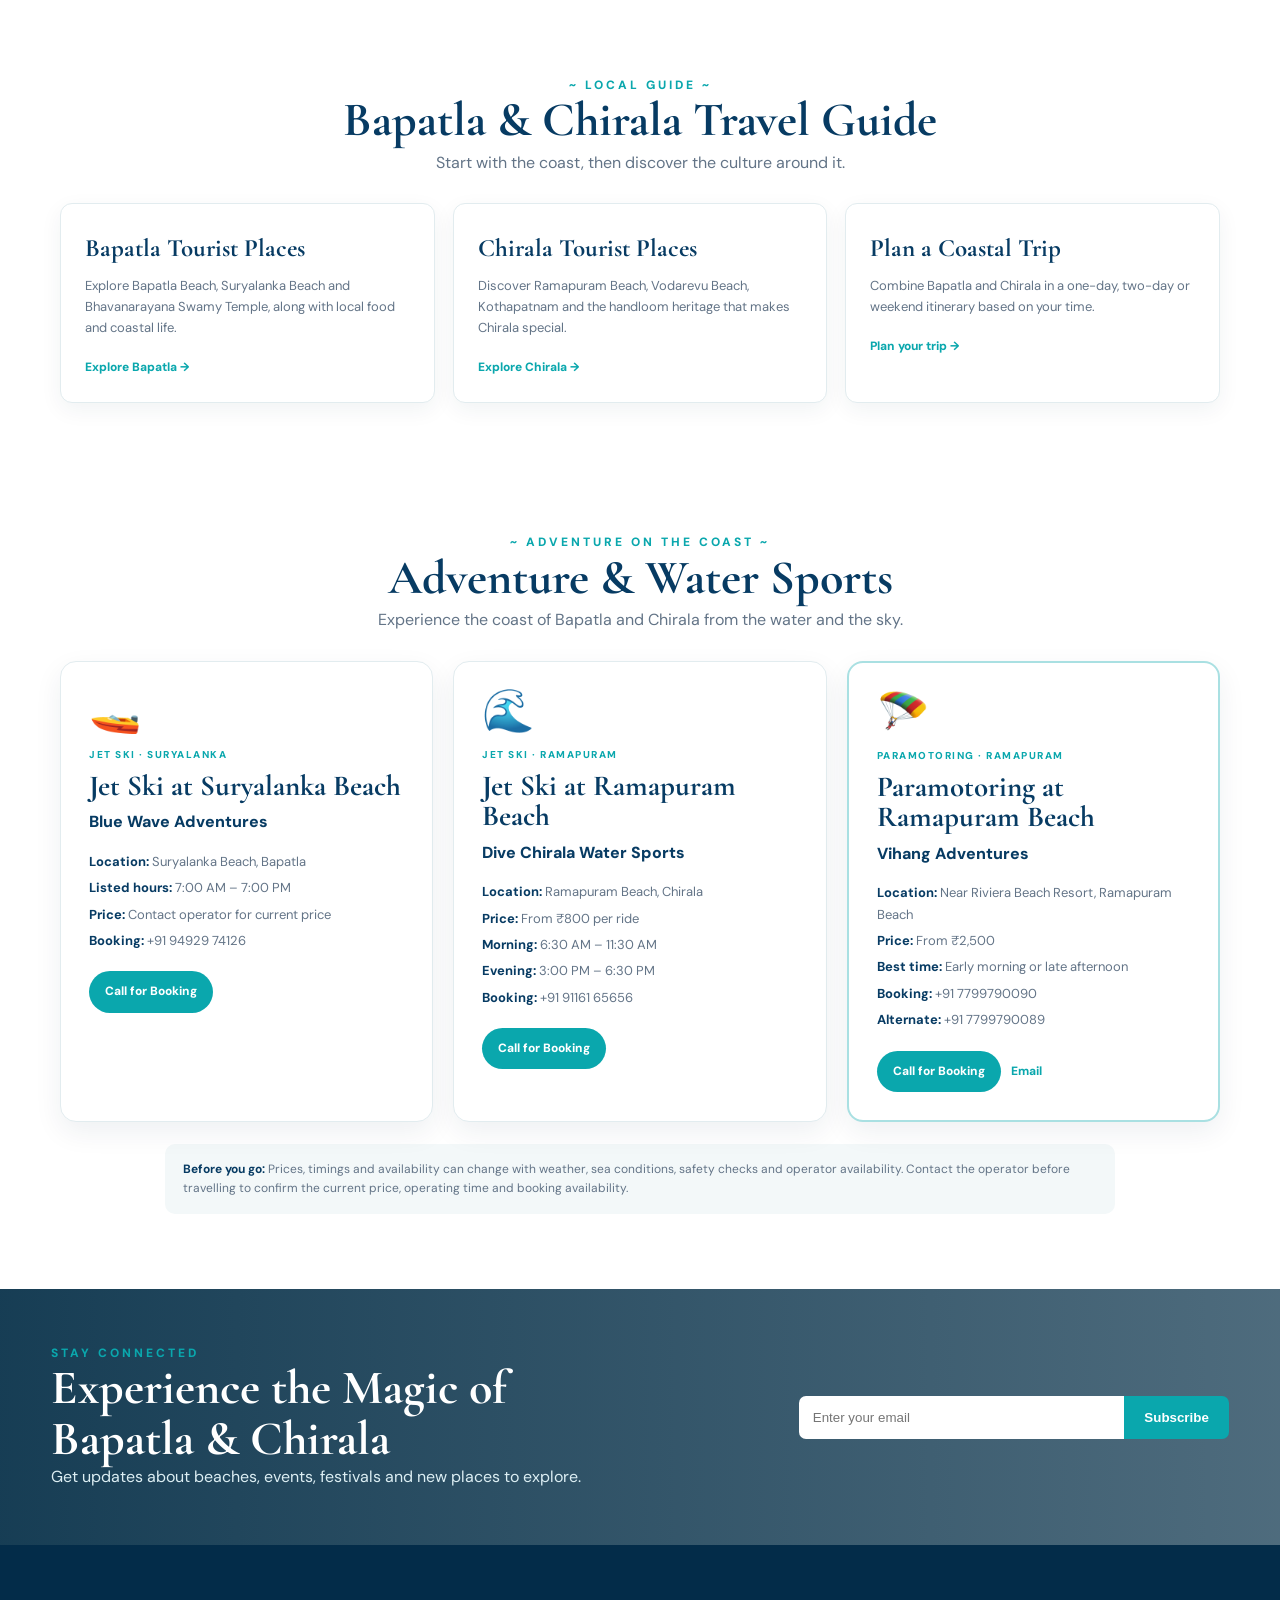
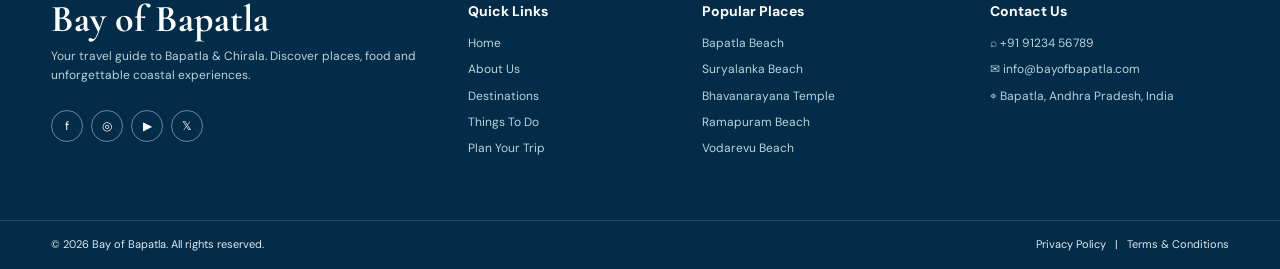
==== commit 277c6dae: "Add files via upload" ====
--- a/index.html
+++ b/index.html
@@ -26,8 +26,8 @@
 <link rel="stylesheet" href="styles.css">
 <script type="application/ld+json">
 {"@context":"https://schema.org","@graph":[
-{"@type":"WebSite","@id":"https://bay-of-bapatla.pages.dev/#website","url":"https://bay-of-bapatla.pages.dev/","name":"Bay of Bapatla","alternateName":"Bapatla & Chirala Tourism","description":"A coastal travel guide to Bapatla and Chirala, Andhra Pradesh.","inLanguage":"en-IN"},
-{"@type":"Organization","@id":"https://bay-of-bapatla.pages.dev/#organization","name":"Bay of Bapatla","url":"https://bay-of-bapatla.pages.dev/","description":"A tourism and travel information website covering Bapatla and Chirala in Andhra Pradesh, India.","areaServed":[{"@type":"City","name":"Bapatla"},{"@type":"City","name":"Chirala"}]}]}
+{"@type":"WebSite","@id":"https://bay-of-bapatla.krishnavamsi1225.workers.dev/#website","url":"https://bay-of-bapatla.krishnavamsi1225.workers.dev/","name":"Bay of Bapatla","alternateName":"Bapatla & Chirala Tourism","description":"A coastal travel guide to Bapatla and Chirala, Andhra Pradesh.","inLanguage":"en-IN"},
+{"@type":"Organization","@id":"https://bay-of-bapatla.krishnavamsi1225.workers.dev/#organization","name":"Bay of Bapatla","url":"https://bay-of-bapatla.krishnavamsi1225.workers.dev/","description":"A tourism and travel information website covering Bapatla and Chirala in Andhra Pradesh, India.","areaServed":[{"@type":"City","name":"Bapatla"},{"@type":"City","name":"Chirala"}]}]}
 </script>
 </head>
 <body>
@@ -45,7 +45,7 @@
     <nav class="nav" aria-label="Primary navigation">
       <a class="active" href="#home">Home</a>
       <a href="#about">About Us</a>
-      <a href="#destinations">Destinations</a>
+      <a href="#destinations">Destinations</a><a href="#adventure-water-sports">Adventure</a></a>
       <a href="#things">Things To Do</a>
       <a href="#plan">Plan Your Trip</a>
       <a href="#gallery">Gallery</a>
@@ -191,6 +191,71 @@
       </div>
     </section>
 
+    <section class="section adventure-section" id="adventure-water-sports" aria-labelledby="adventure-heading">
+      <div class="section-heading centered">
+        <div>
+          <p class="mini-title">~ ADVENTURE ON THE COAST ~</p>
+          <h2 id="adventure-heading">Adventure & Water Sports</h2>
+          <p>Experience the coast of Bapatla and Chirala from the water and the sky.</p>
+        </div>
+      </div>
+
+      <div class="adventure-grid">
+        <article class="adventure-card">
+          <div class="adventure-icon" aria-hidden="true">🚤</div>
+          <div class="adventure-tag">JET SKI · SURYALANKA</div>
+          <h3>Jet Ski at Suryalanka Beach</h3>
+          <p class="operator">Blue Wave Adventures</p>
+          <ul>
+            <li><strong>Location:</strong> Suryalanka Beach, Bapatla</li>
+            <li><strong>Listed hours:</strong> 7:00 AM – 7:00 PM</li>
+            <li><strong>Price:</strong> Contact operator for current price</li>
+            <li><strong>Booking:</strong> +91 94929 74126</li>
+          </ul>
+          <a class="adventure-btn" href="tel:+919492974126">Call for Booking</a>
+        </article>
+
+        <article class="adventure-card">
+          <div class="adventure-icon" aria-hidden="true">🌊</div>
+          <div class="adventure-tag">JET SKI · RAMAPURAM</div>
+          <h3>Jet Ski at Ramapuram Beach</h3>
+          <p class="operator">Dive Chirala Water Sports</p>
+          <ul>
+            <li><strong>Location:</strong> Ramapuram Beach, Chirala</li>
+            <li><strong>Price:</strong> From ₹800 per ride</li>
+            <li><strong>Morning:</strong> 6:30 AM – 11:30 AM</li>
+            <li><strong>Evening:</strong> 3:00 PM – 6:30 PM</li>
+            <li><strong>Booking:</strong> +91 91161 65656</li>
+          </ul>
+          <a class="adventure-btn" href="tel:+919116165656">Call for Booking</a>
+        </article>
+
+        <article class="adventure-card featured-adventure">
+          <div class="adventure-icon" aria-hidden="true">🪂</div>
+          <div class="adventure-tag">PARAMOTORING · RAMAPURAM</div>
+          <h3>Paramotoring at Ramapuram Beach</h3>
+          <p class="operator">Vihang Adventures</p>
+          <ul>
+            <li><strong>Location:</strong> Near Riviera Beach Resort, Ramapuram Beach</li>
+            <li><strong>Price:</strong> From ₹2,500</li>
+            <li><strong>Best time:</strong> Early morning or late afternoon</li>
+            <li><strong>Booking:</strong> +91 7799790090</li>
+            <li><strong>Alternate:</strong> +91 7799790089</li>
+          </ul>
+          <div class="adventure-actions">
+            <a class="adventure-btn" href="tel:+917799790090">Call for Booking</a>
+            <a class="adventure-link" href="mailto:vihangadventures@gmail.com">Email</a>
+          </div>
+        </article>
+      </div>
+
+      <div class="adventure-note">
+        <strong>Before you go:</strong> Prices, timings and availability can change with weather,
+        sea conditions, safety checks and operator availability. Contact the operator before travelling
+        to confirm the current price, operating time and booking availability.
+      </div>
+    </section>
+
     <section class="newsletter" id="blog">
       <div>
         <p class="mini-title">STAY CONNECTED</p>
--- a/styles.css
+++ b/styles.css
@@ -102,3 +102,24 @@
 
 .seo-intro{max-width:900px;margin:-25px auto 0;text-align:center}.seo-intro h2{margin:5px 0 10px}.seo-intro p:last-child{color:var(--muted);font-size:15px}
 .local-guide{padding-top:35px}.guide-grid{display:grid;grid-template-columns:repeat(3,1fr);gap:18px}.guide-grid article{border:1px solid #e2ecef;border-radius:12px;padding:24px;background:#fff;box-shadow:0 7px 22px rgba(4,43,72,.06)}.guide-grid h3{font-family:"Cormorant Garamond",serif;color:var(--navy);font-size:25px}.guide-grid p{color:var(--muted);font-size:13px;margin:8px 0 14px}.guide-grid a{color:var(--teal);font-weight:800;font-size:12px}@media(max-width:800px){.guide-grid{grid-template-columns:1fr}}
+
+/* Adventure & Water Sports */
+.adventure-section{padding-top:55px}
+.adventure-grid{display:grid;grid-template-columns:repeat(3,1fr);gap:20px;margin-top:28px}
+.adventure-card{position:relative;background:#fff;border:1px solid #e2ecef;border-radius:16px;padding:28px;box-shadow:0 10px 28px rgba(4,43,72,.07)}
+.adventure-card h3{font-family:"Cormorant Garamond",serif;color:var(--navy);font-size:29px;line-height:1.05;margin:8px 0}
+.adventure-icon{font-size:42px;line-height:1;margin-bottom:15px}
+.adventure-tag{font-size:10px;font-weight:800;letter-spacing:1.5px;color:var(--teal)}
+.adventure-card .operator{font-weight:800;color:var(--navy);margin:4px 0 16px}
+.adventure-card ul{list-style:none;padding:0;margin:0 0 20px;color:var(--muted);font-size:13px;line-height:1.65}
+.adventure-card li{margin-bottom:5px}
+.adventure-card li strong{color:var(--navy)}
+.featured-adventure{border:2px solid rgba(10,167,173,.35)}
+.adventure-btn{display:inline-block;padding:11px 16px;border-radius:999px;background:var(--teal);color:#fff;font-weight:800;font-size:12px;text-decoration:none}
+.adventure-btn:hover{opacity:.9}
+.adventure-actions{display:flex;gap:10px;align-items:center;flex-wrap:wrap}
+.adventure-link{font-weight:800;color:var(--teal);font-size:12px;text-decoration:none}
+.adventure-note{margin:22px auto 0;max-width:950px;padding:16px 18px;border-radius:10px;background:#f3f8f9;color:var(--muted);font-size:12px;line-height:1.6}
+.adventure-note strong{color:var(--navy)}
+@media(max-width:950px){.adventure-grid{grid-template-columns:1fr 1fr}}
+@media(max-width:650px){.adventure-grid{grid-template-columns:1fr}.adventure-card{padding:23px}}
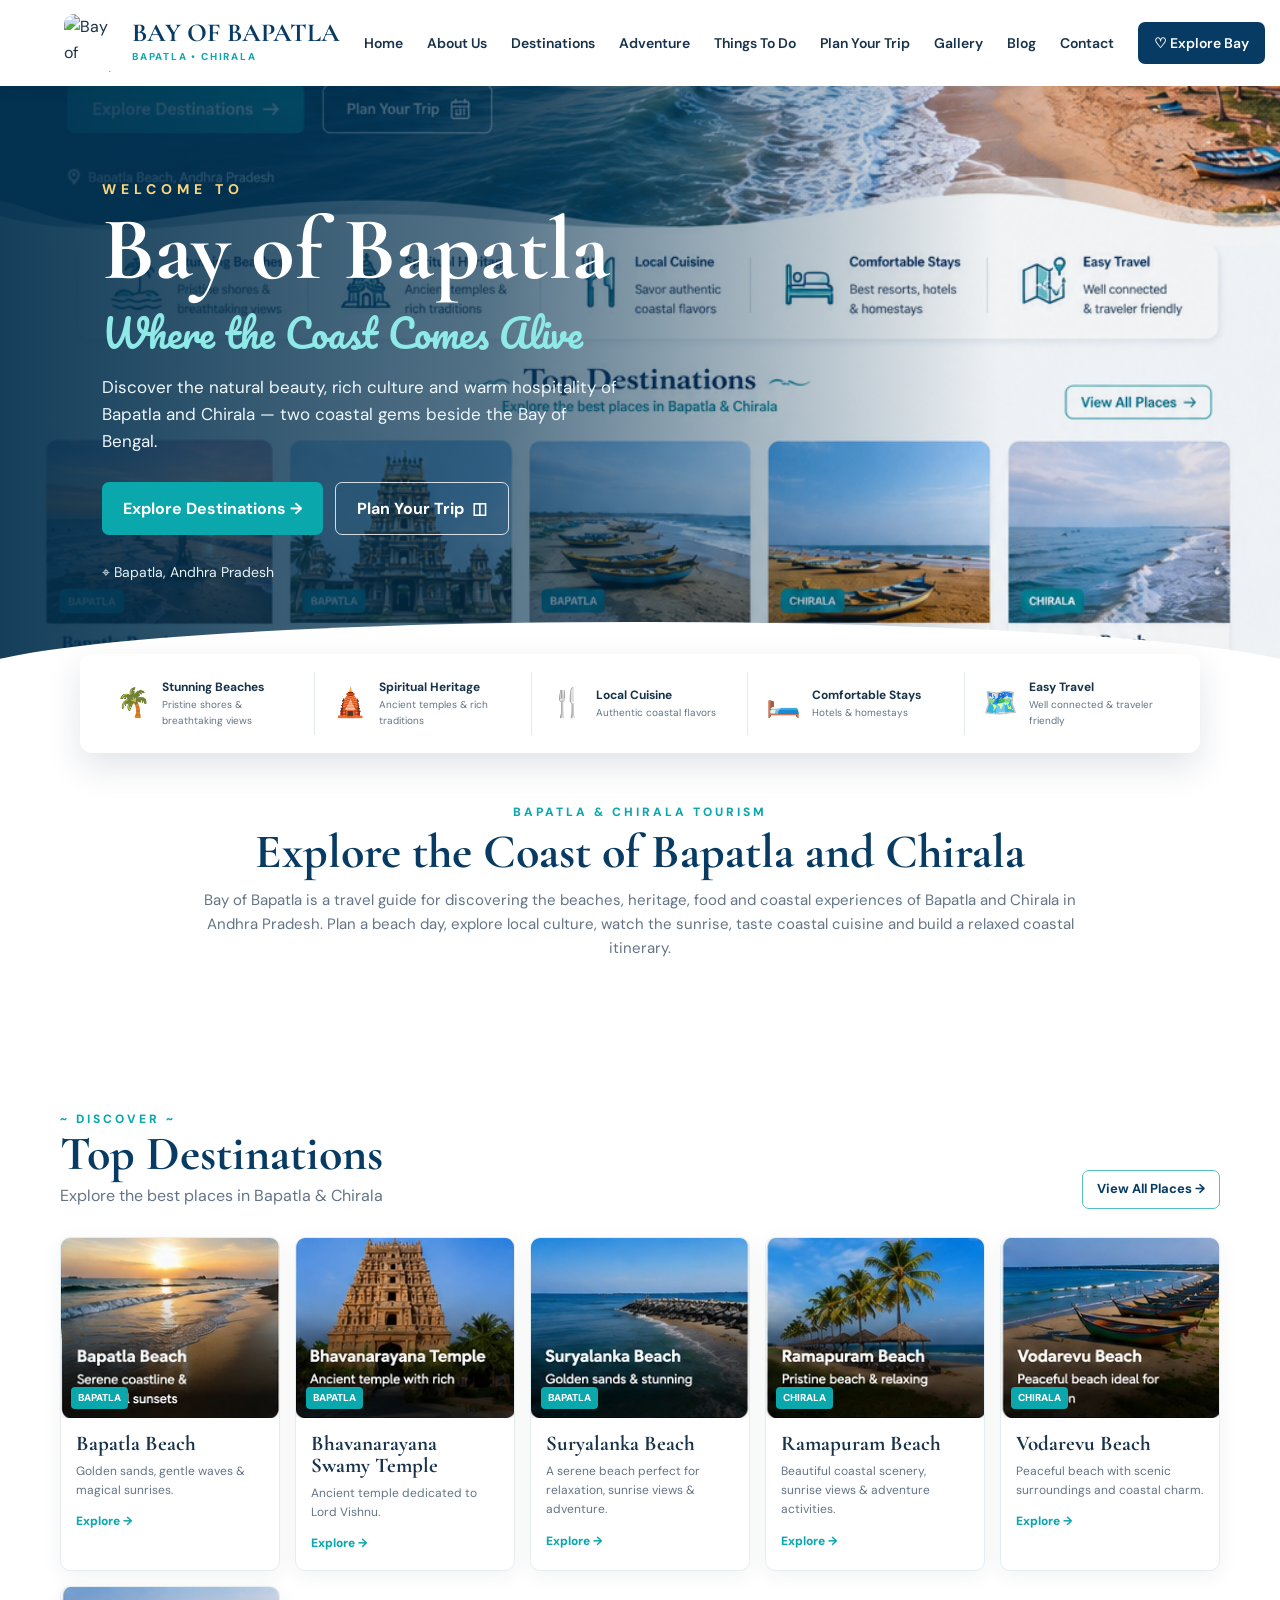
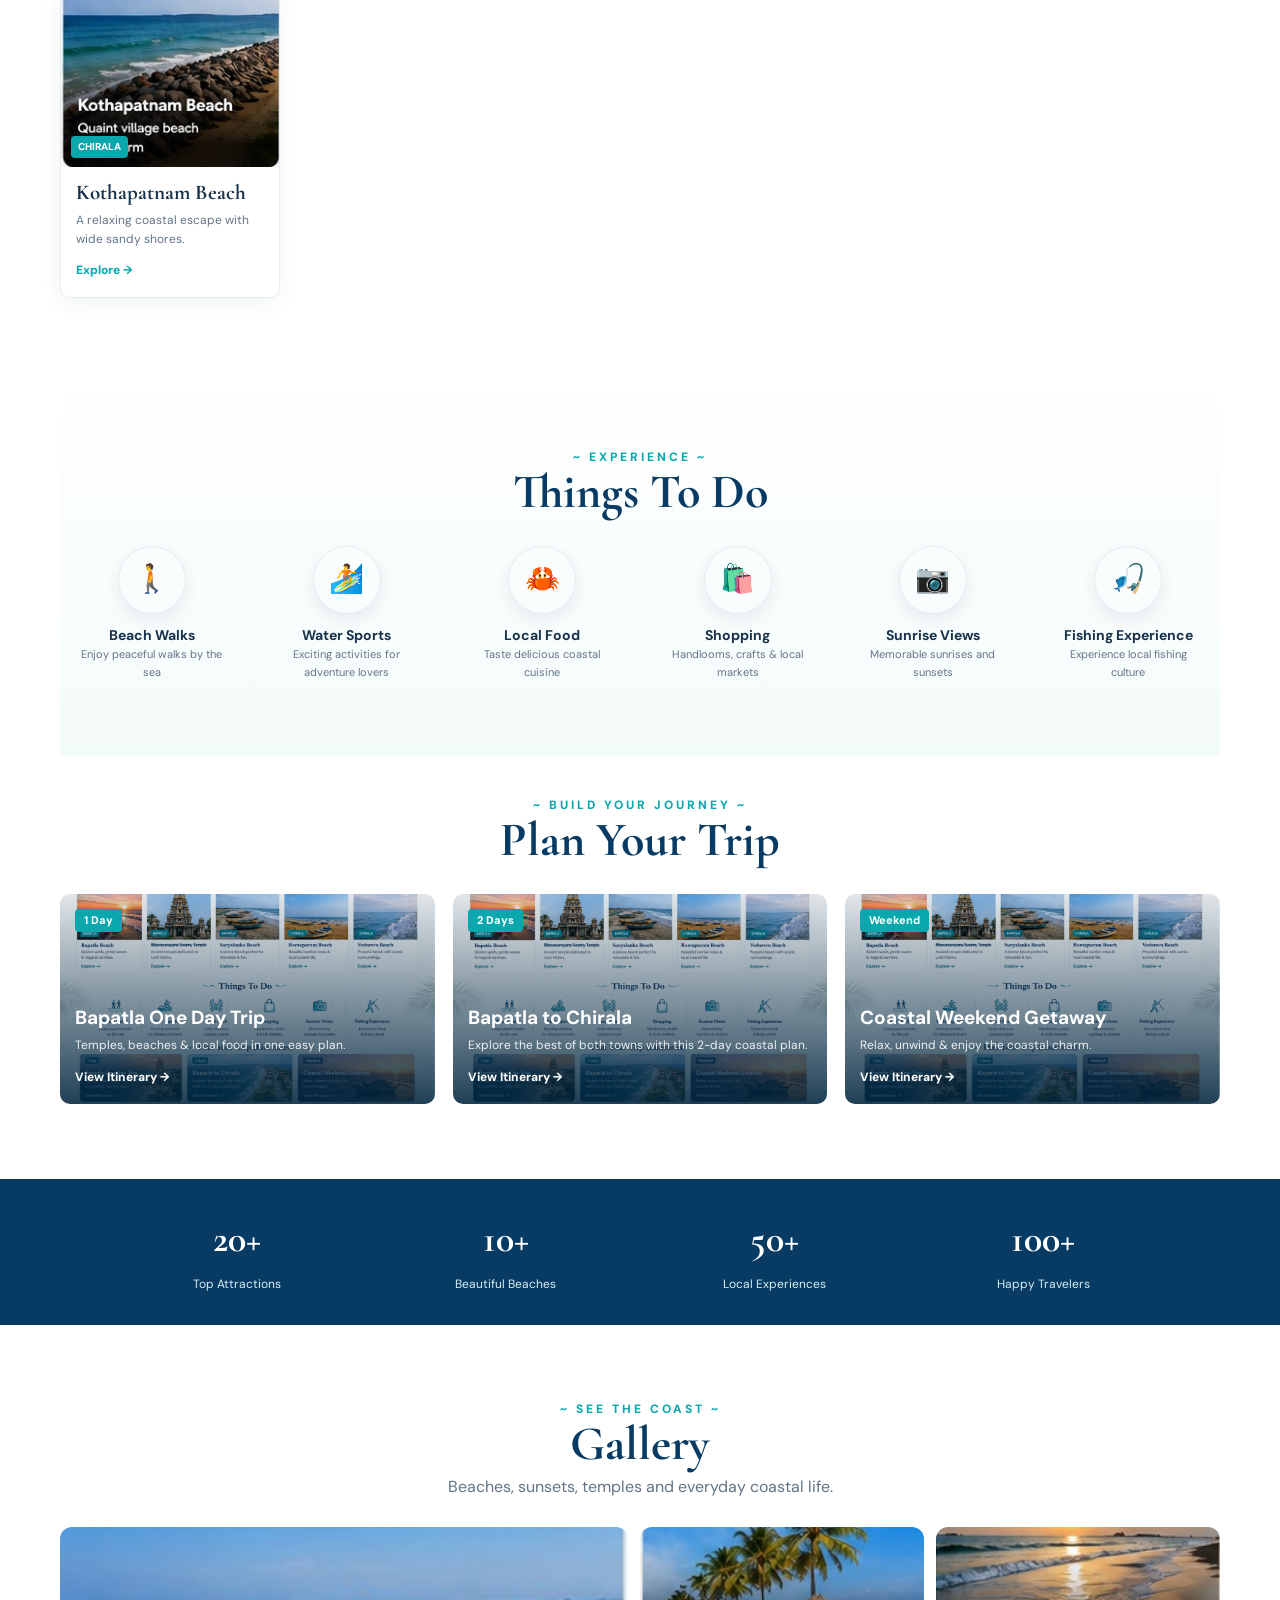
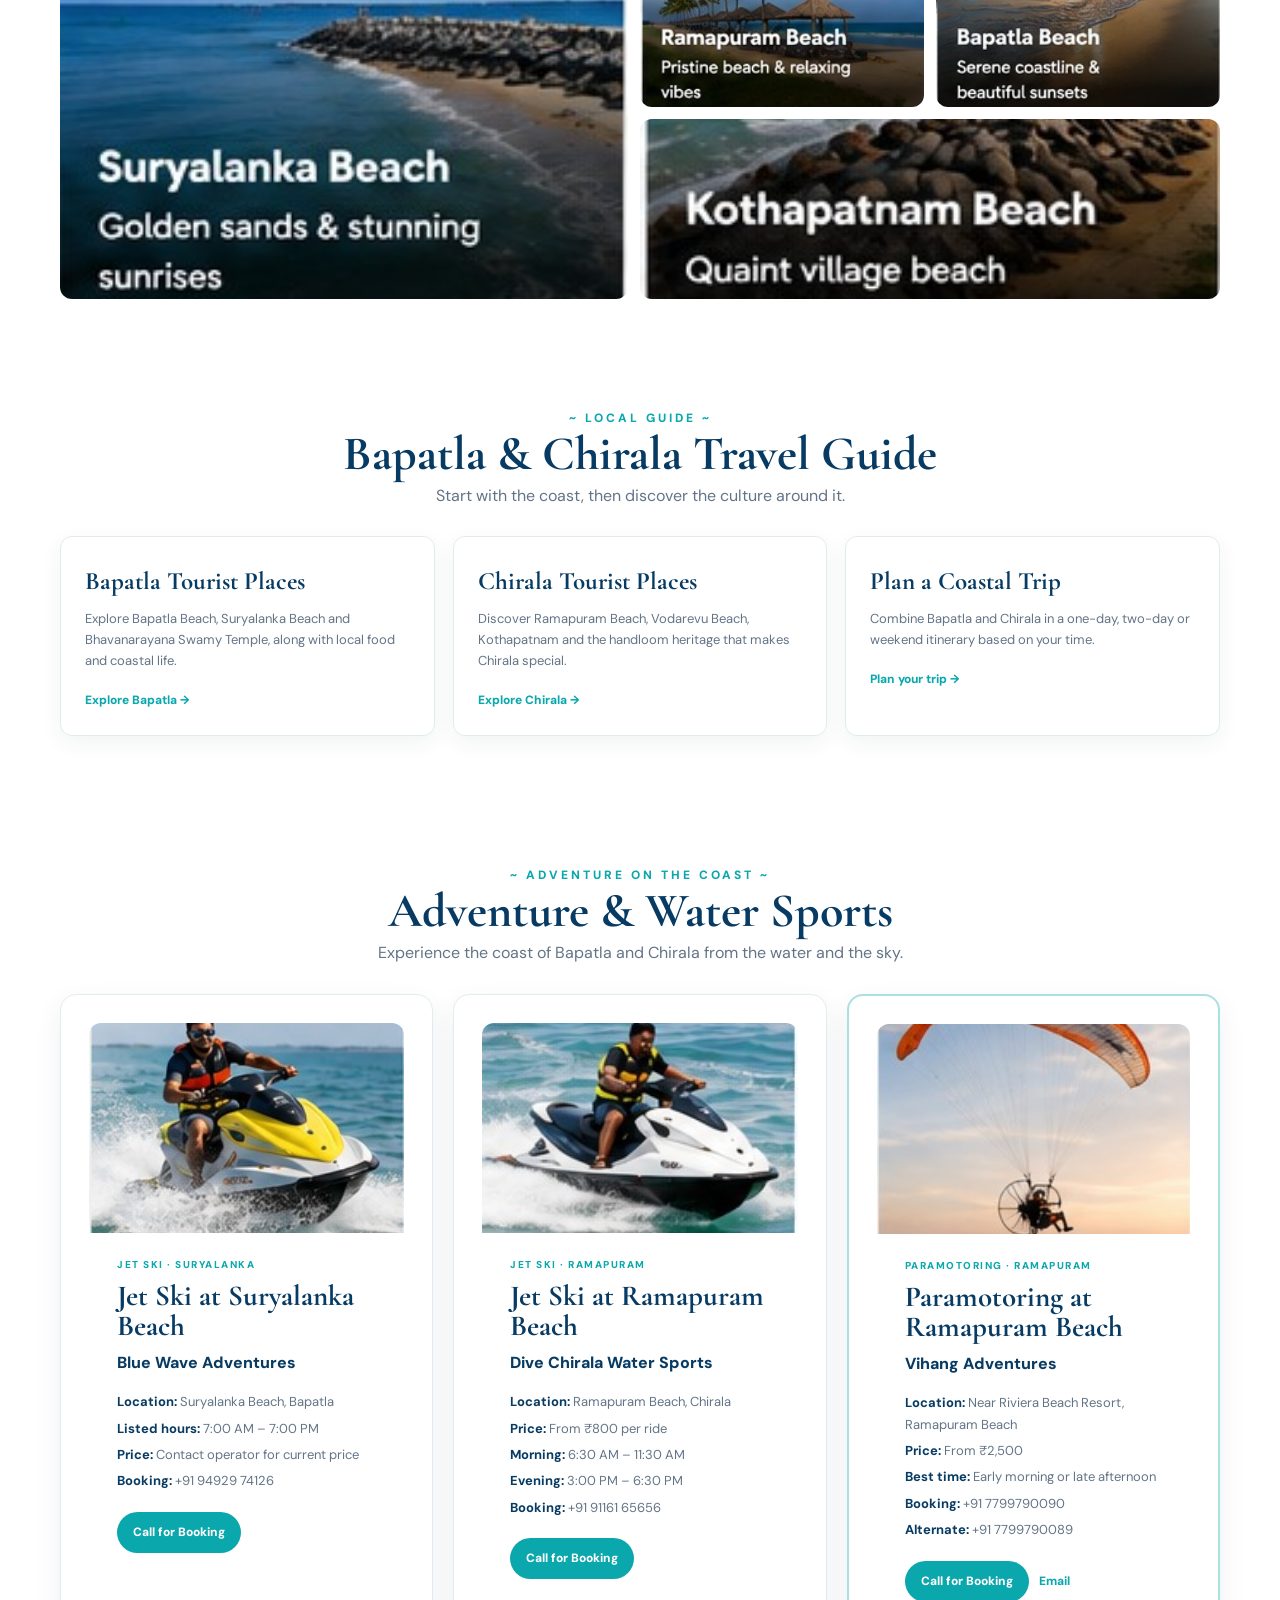
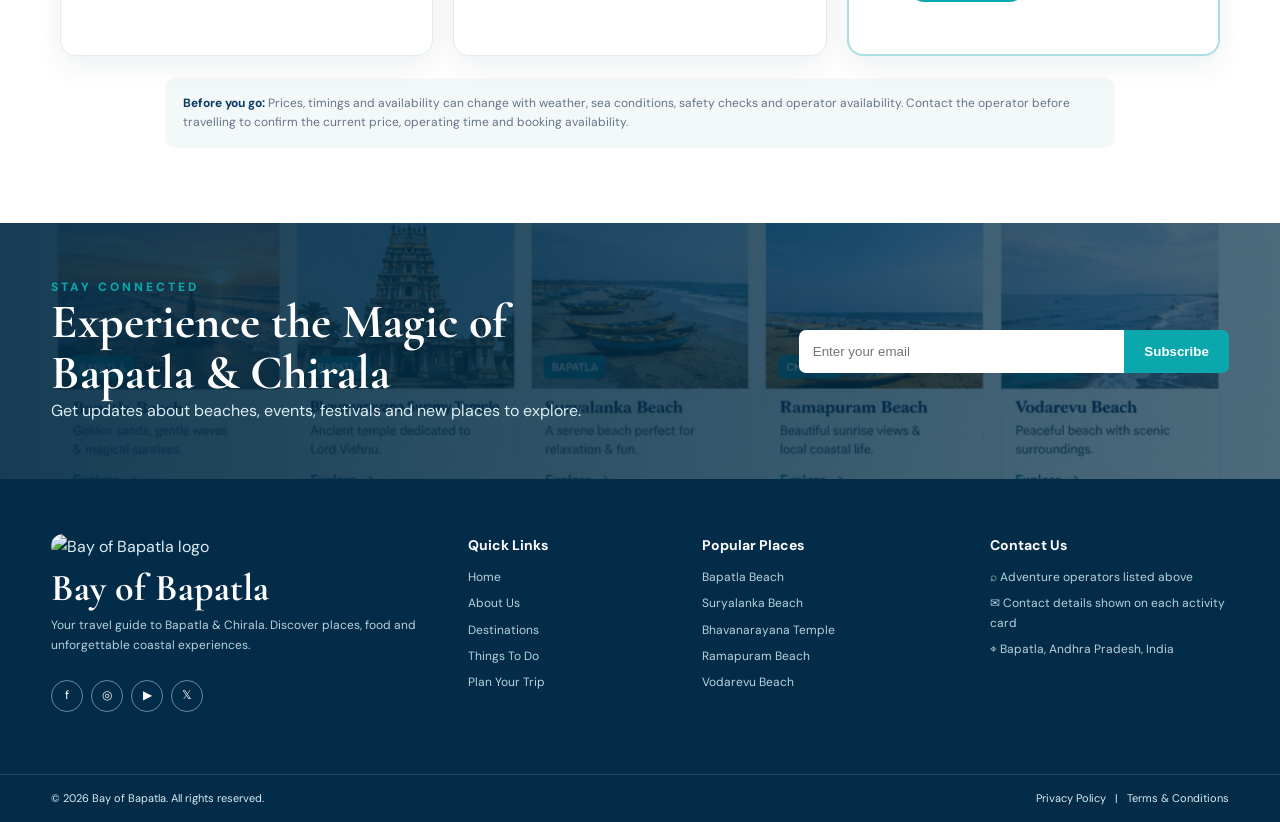
==== commit ae4610df: "Add files via upload" ====
--- a/index.html
+++ b/index.html
@@ -19,21 +19,32 @@
 <meta name="twitter:title" content="Bay of Bapatla | Bapatla & Chirala Tourism">
 <meta name="twitter:description" content="Explore beaches, temples, food and coastal experiences in Bapatla and Chirala.">
 <meta name="twitter:image" content="https://bay-of-bapatla.krishnavamsi1225.workers.dev/assets/hero.png">
-<link rel="icon" href="assets/favicon.svg" type="image/svg+xml">
+<link rel="icon" href="assets/bay-of-bapatla-logo.png.jpeg" type="image/jpeg">
+<link rel="apple-touch-icon" href="assets/bay-of-bapatla-logo.png.jpeg">
 <link rel="preconnect" href="https://fonts.googleapis.com">
 <link rel="preconnect" href="https://fonts.gstatic.com" crossorigin>
 <link href="https://fonts.googleapis.com/css2?family=Cormorant+Garamond:wght@500;600;700&family=DM+Sans:wght@400;500;600;700&family=Pacifico&display=swap" rel="stylesheet">
 <link rel="stylesheet" href="styles.css">
+<link rel="preload" as="image" href="assets/bay-of-bapatla-logo.png.jpeg">
+<link rel="preload" as="image" href="assets/bapatla-beach-ai.jpg">
 <script type="application/ld+json">
 {"@context":"https://schema.org","@graph":[
 {"@type":"WebSite","@id":"https://bay-of-bapatla.krishnavamsi1225.workers.dev/#website","url":"https://bay-of-bapatla.krishnavamsi1225.workers.dev/","name":"Bay of Bapatla","alternateName":"Bapatla & Chirala Tourism","description":"A coastal travel guide to Bapatla and Chirala, Andhra Pradesh.","inLanguage":"en-IN"},
 {"@type":"Organization","@id":"https://bay-of-bapatla.krishnavamsi1225.workers.dev/#organization","name":"Bay of Bapatla","url":"https://bay-of-bapatla.krishnavamsi1225.workers.dev/","description":"A tourism and travel information website covering Bapatla and Chirala in Andhra Pradesh, India.","areaServed":[{"@type":"City","name":"Bapatla"},{"@type":"City","name":"Chirala"}]}]}
 </script>
+<style>
+.brand-logo{width:58px;height:58px;object-fit:cover;border-radius:10px;display:block}
+.footer-logo{width:76px;height:76px;object-fit:cover;border-radius:12px;margin-bottom:10px}
+.adventure-image{height:210px;overflow:hidden;border-radius:12px 12px 0 0}
+.adventure-image img{width:100%;height:100%;object-fit:cover;display:block}
+.adventure-content{padding:24px 28px}
+@media(max-width:520px){.brand-logo{width:48px;height:48px}.footer-logo{width:64px;height:64px}.adventure-image{height:190px}.adventure-content{padding:21px}}
+</style>
 </head>
 <body>
   <header class="site-header">
     <a class="brand" href="#home" aria-label="Bay of Bapatla home">
-      <span class="brand-mark">☀️</span>
+      <img class="brand-logo" src="assets/bay-of-bapatla-logo.png.jpeg" alt="Bay of Bapatla logo">
       <span>
         <strong>Bay of Bapatla</strong>
         <small>BAPATLA • CHIRALA</small>
@@ -45,7 +56,8 @@
     <nav class="nav" aria-label="Primary navigation">
       <a class="active" href="#home">Home</a>
       <a href="#about">About Us</a>
-      <a href="#destinations">Destinations</a><a href="#adventure-water-sports">Adventure</a></a>
+      <a href="#destinations">Destinations</a>
+      <a href="#adventure-water-sports">Adventure</a>
       <a href="#things">Things To Do</a>
       <a href="#plan">Plan Your Trip</a>
       <a href="#gallery">Gallery</a>
@@ -103,25 +115,70 @@
       </div>
 
       <div class="destination-grid">
-        <article class="destination-card image-a">
-          <div class="card-image"><span>BAPATLA</span></div>
-          <div class="card-body"><h3>Bapatla Beach</h3><p>Golden sands, gentle waves & magical sunrises.</p><a href="#contact">Explore →</a></div>
-        </article>
-        <article class="destination-card image-b">
-          <div class="card-image"><span>BAPATLA</span></div>
-          <div class="card-body"><h3>Bhavanarayana Swamy Temple</h3><p>Ancient temple dedicated to Lord Vishnu.</p><a href="#contact">Explore →</a></div>
-        </article>
-        <article class="destination-card image-c">
-          <div class="card-image"><span>BAPATLA</span></div>
-          <div class="card-body"><h3>Suryalanka Beach</h3><p>A serene beach perfect for relaxation & fun.</p><a href="#contact">Explore →</a></div>
-        </article>
-        <article class="destination-card image-d">
-          <div class="card-image"><span>CHIRALA</span></div>
-          <div class="card-body"><h3>Ramapuram Beach</h3><p>Beautiful sunrise views & local coastal life.</p><a href="#contact">Explore →</a></div>
-        </article>
-        <article class="destination-card image-e">
-          <div class="card-image"><span>CHIRALA</span></div>
-          <div class="card-body"><h3>Vodarevu Beach</h3><p>Peaceful beach with scenic surroundings.</p><a href="#contact">Explore →</a></div>
+        <article class="destination-card">
+          <div class="card-image" style="background-image:url('assets/bapatla-beach-ai.jpg');background-position:center;">
+            <span>BAPATLA</span>
+          </div>
+          <div class="card-body">
+            <h3>Bapatla Beach</h3>
+            <p>Golden sands, gentle waves & magical sunrises.</p>
+            <a href="#contact">Explore →</a>
+          </div>
+        </article>
+
+        <article class="destination-card">
+          <div class="card-image" style="background-image:url('assets/bhavanarayana-temple-ai.jpg');background-position:center;">
+            <span>BAPATLA</span>
+          </div>
+          <div class="card-body">
+            <h3>Bhavanarayana Swamy Temple</h3>
+            <p>Ancient temple dedicated to Lord Vishnu.</p>
+            <a href="#contact">Explore →</a>
+          </div>
+        </article>
+
+        <article class="destination-card">
+          <div class="card-image" style="background-image:url('assets/suryalanka-beach-ai.jpg');background-position:center;">
+            <span>BAPATLA</span>
+          </div>
+          <div class="card-body">
+            <h3>Suryalanka Beach</h3>
+            <p>A serene beach perfect for relaxation, sunrise views & adventure.</p>
+            <a href="#contact">Explore →</a>
+          </div>
+        </article>
+
+        <article class="destination-card">
+          <div class="card-image" style="background-image:url('assets/ramapuram-beach-ai.jpg');background-position:center;">
+            <span>CHIRALA</span>
+          </div>
+          <div class="card-body">
+            <h3>Ramapuram Beach</h3>
+            <p>Beautiful coastal scenery, sunrise views & adventure activities.</p>
+            <a href="#contact">Explore →</a>
+          </div>
+        </article>
+
+        <article class="destination-card">
+          <div class="card-image" style="background-image:url('assets/vodarevu-beach-ai.jpg');background-position:center;">
+            <span>CHIRALA</span>
+          </div>
+          <div class="card-body">
+            <h3>Vodarevu Beach</h3>
+            <p>Peaceful beach with scenic surroundings and coastal charm.</p>
+            <a href="#contact">Explore →</a>
+          </div>
+        </article>
+
+        <article class="destination-card">
+          <div class="card-image" style="background-image:url('assets/kothapatnam-beach-ai.jpg');background-position:center;">
+            <span>CHIRALA</span>
+          </div>
+          <div class="card-body">
+            <h3>Kothapatnam Beach</h3>
+            <p>A relaxing coastal escape with wide sandy shores.</p>
+            <a href="#contact">Explore →</a>
+          </div>
         </article>
       </div>
     </section>
@@ -173,8 +230,10 @@
         </div>
       </div>
       <div class="gallery-grid">
-        <div class="gallery-item g1"></div><div class="gallery-item g2"></div>
-        <div class="gallery-item g3"></div><div class="gallery-item g4"></div>
+        <div class="gallery-item g1" style="background-image:url('assets/suryalanka-beach-ai.jpg');" role="img" aria-label="Suryalanka Beach"></div>
+        <div class="gallery-item g2" style="background-image:url('assets/ramapuram-beach-ai.jpg');" role="img" aria-label="Ramapuram Beach"></div>
+        <div class="gallery-item g3" style="background-image:url('assets/bapatla-beach-ai.jpg');" role="img" aria-label="Bapatla Beach"></div>
+        <div class="gallery-item g4" style="background-image:url('assets/kothapatnam-beach-ai.jpg');" role="img" aria-label="Kothapatnam Beach"></div>
       </div>
     </section>
 
@@ -202,49 +261,61 @@
 
       <div class="adventure-grid">
         <article class="adventure-card">
-          <div class="adventure-icon" aria-hidden="true">🚤</div>
-          <div class="adventure-tag">JET SKI · SURYALANKA</div>
-          <h3>Jet Ski at Suryalanka Beach</h3>
-          <p class="operator">Blue Wave Adventures</p>
-          <ul>
-            <li><strong>Location:</strong> Suryalanka Beach, Bapatla</li>
-            <li><strong>Listed hours:</strong> 7:00 AM – 7:00 PM</li>
-            <li><strong>Price:</strong> Contact operator for current price</li>
-            <li><strong>Booking:</strong> +91 94929 74126</li>
-          </ul>
-          <a class="adventure-btn" href="tel:+919492974126">Call for Booking</a>
+          <div class="adventure-image">
+            <img src="assets/suryalanka-jetski-ai.jpg" alt="Jet Ski at Suryalanka Beach, Bapatla" loading="lazy">
+          </div>
+          <div class="adventure-content">
+            <div class="adventure-tag">JET SKI · SURYALANKA</div>
+            <h3>Jet Ski at Suryalanka Beach</h3>
+            <p class="operator">Blue Wave Adventures</p>
+            <ul>
+              <li><strong>Location:</strong> Suryalanka Beach, Bapatla</li>
+              <li><strong>Listed hours:</strong> 7:00 AM – 7:00 PM</li>
+              <li><strong>Price:</strong> Contact operator for current price</li>
+              <li><strong>Booking:</strong> +91 94929 74126</li>
+            </ul>
+            <a class="adventure-btn" href="tel:+919492974126">Call for Booking</a>
+          </div>
         </article>
 
         <article class="adventure-card">
-          <div class="adventure-icon" aria-hidden="true">🌊</div>
-          <div class="adventure-tag">JET SKI · RAMAPURAM</div>
-          <h3>Jet Ski at Ramapuram Beach</h3>
-          <p class="operator">Dive Chirala Water Sports</p>
-          <ul>
-            <li><strong>Location:</strong> Ramapuram Beach, Chirala</li>
-            <li><strong>Price:</strong> From ₹800 per ride</li>
-            <li><strong>Morning:</strong> 6:30 AM – 11:30 AM</li>
-            <li><strong>Evening:</strong> 3:00 PM – 6:30 PM</li>
-            <li><strong>Booking:</strong> +91 91161 65656</li>
-          </ul>
-          <a class="adventure-btn" href="tel:+919116165656">Call for Booking</a>
+          <div class="adventure-image">
+            <img src="assets/ramapuram-jetski-ai.jpg" alt="Jet Ski at Ramapuram Beach, Chirala" loading="lazy">
+          </div>
+          <div class="adventure-content">
+            <div class="adventure-tag">JET SKI · RAMAPURAM</div>
+            <h3>Jet Ski at Ramapuram Beach</h3>
+            <p class="operator">Dive Chirala Water Sports</p>
+            <ul>
+              <li><strong>Location:</strong> Ramapuram Beach, Chirala</li>
+              <li><strong>Price:</strong> From ₹800 per ride</li>
+              <li><strong>Morning:</strong> 6:30 AM – 11:30 AM</li>
+              <li><strong>Evening:</strong> 3:00 PM – 6:30 PM</li>
+              <li><strong>Booking:</strong> +91 91161 65656</li>
+            </ul>
+            <a class="adventure-btn" href="tel:+919116165656">Call for Booking</a>
+          </div>
         </article>
 
         <article class="adventure-card featured-adventure">
-          <div class="adventure-icon" aria-hidden="true">🪂</div>
-          <div class="adventure-tag">PARAMOTORING · RAMAPURAM</div>
-          <h3>Paramotoring at Ramapuram Beach</h3>
-          <p class="operator">Vihang Adventures</p>
-          <ul>
-            <li><strong>Location:</strong> Near Riviera Beach Resort, Ramapuram Beach</li>
-            <li><strong>Price:</strong> From ₹2,500</li>
-            <li><strong>Best time:</strong> Early morning or late afternoon</li>
-            <li><strong>Booking:</strong> +91 7799790090</li>
-            <li><strong>Alternate:</strong> +91 7799790089</li>
-          </ul>
-          <div class="adventure-actions">
-            <a class="adventure-btn" href="tel:+917799790090">Call for Booking</a>
-            <a class="adventure-link" href="mailto:vihangadventures@gmail.com">Email</a>
+          <div class="adventure-image">
+            <img src="assets/ramapuram-paramotoring-ai.jpg" alt="Paramotoring at Ramapuram Beach, Chirala" loading="lazy">
+          </div>
+          <div class="adventure-content">
+            <div class="adventure-tag">PARAMOTORING · RAMAPURAM</div>
+            <h3>Paramotoring at Ramapuram Beach</h3>
+            <p class="operator">Vihang Adventures</p>
+            <ul>
+              <li><strong>Location:</strong> Near Riviera Beach Resort, Ramapuram Beach</li>
+              <li><strong>Price:</strong> From ₹2,500</li>
+              <li><strong>Best time:</strong> Early morning or late afternoon</li>
+              <li><strong>Booking:</strong> +91 7799790090</li>
+              <li><strong>Alternate:</strong> +91 7799790089</li>
+            </ul>
+            <div class="adventure-actions">
+              <a class="adventure-btn" href="tel:+917799790090">Call for Booking</a>
+              <a class="adventure-link" href="mailto:vihangadventures@gmail.com">Email</a>
+            </div>
           </div>
         </article>
       </div>
@@ -272,13 +343,14 @@
   <footer id="contact">
     <div class="footer-main">
       <div class="footer-brand">
+        <img class="footer-logo" src="assets/bay-of-bapatla-logo.png.jpeg" alt="Bay of Bapatla logo">
         <h2>Bay of Bapatla</h2>
         <p>Your travel guide to Bapatla & Chirala. Discover places, food and unforgettable coastal experiences.</p>
         <div class="socials"><a href="#">f</a><a href="#">◎</a><a href="#">▶</a><a href="#">𝕏</a></div>
       </div>
       <div><h3>Quick Links</h3><a href="#home">Home</a><a href="#about">About Us</a><a href="#destinations">Destinations</a><a href="#things">Things To Do</a><a href="#plan">Plan Your Trip</a></div>
       <div><h3>Popular Places</h3><a href="#destinations">Bapatla Beach</a><a href="#destinations">Suryalanka Beach</a><a href="#destinations">Bhavanarayana Temple</a><a href="#destinations">Ramapuram Beach</a><a href="#destinations">Vodarevu Beach</a></div>
-      <div><h3>Contact Us</h3><p>⌕ +91 91234 56789</p><p>✉ info@bayofbapatla.com</p><p>⌖ Bapatla, Andhra Pradesh, India</p></div>
+      <div><h3>Contact Us</h3><p>⌕ Adventure operators listed above</p><p>✉ Contact details shown on each activity card</p><p>⌖ Bapatla, Andhra Pradesh, India</p></div>
     </div>
     <div class="footer-bottom"><span>© 2026 Bay of Bapatla. All rights reserved.</span><span>Privacy Policy &nbsp; | &nbsp; Terms & Conditions</span></div>
   </footer>
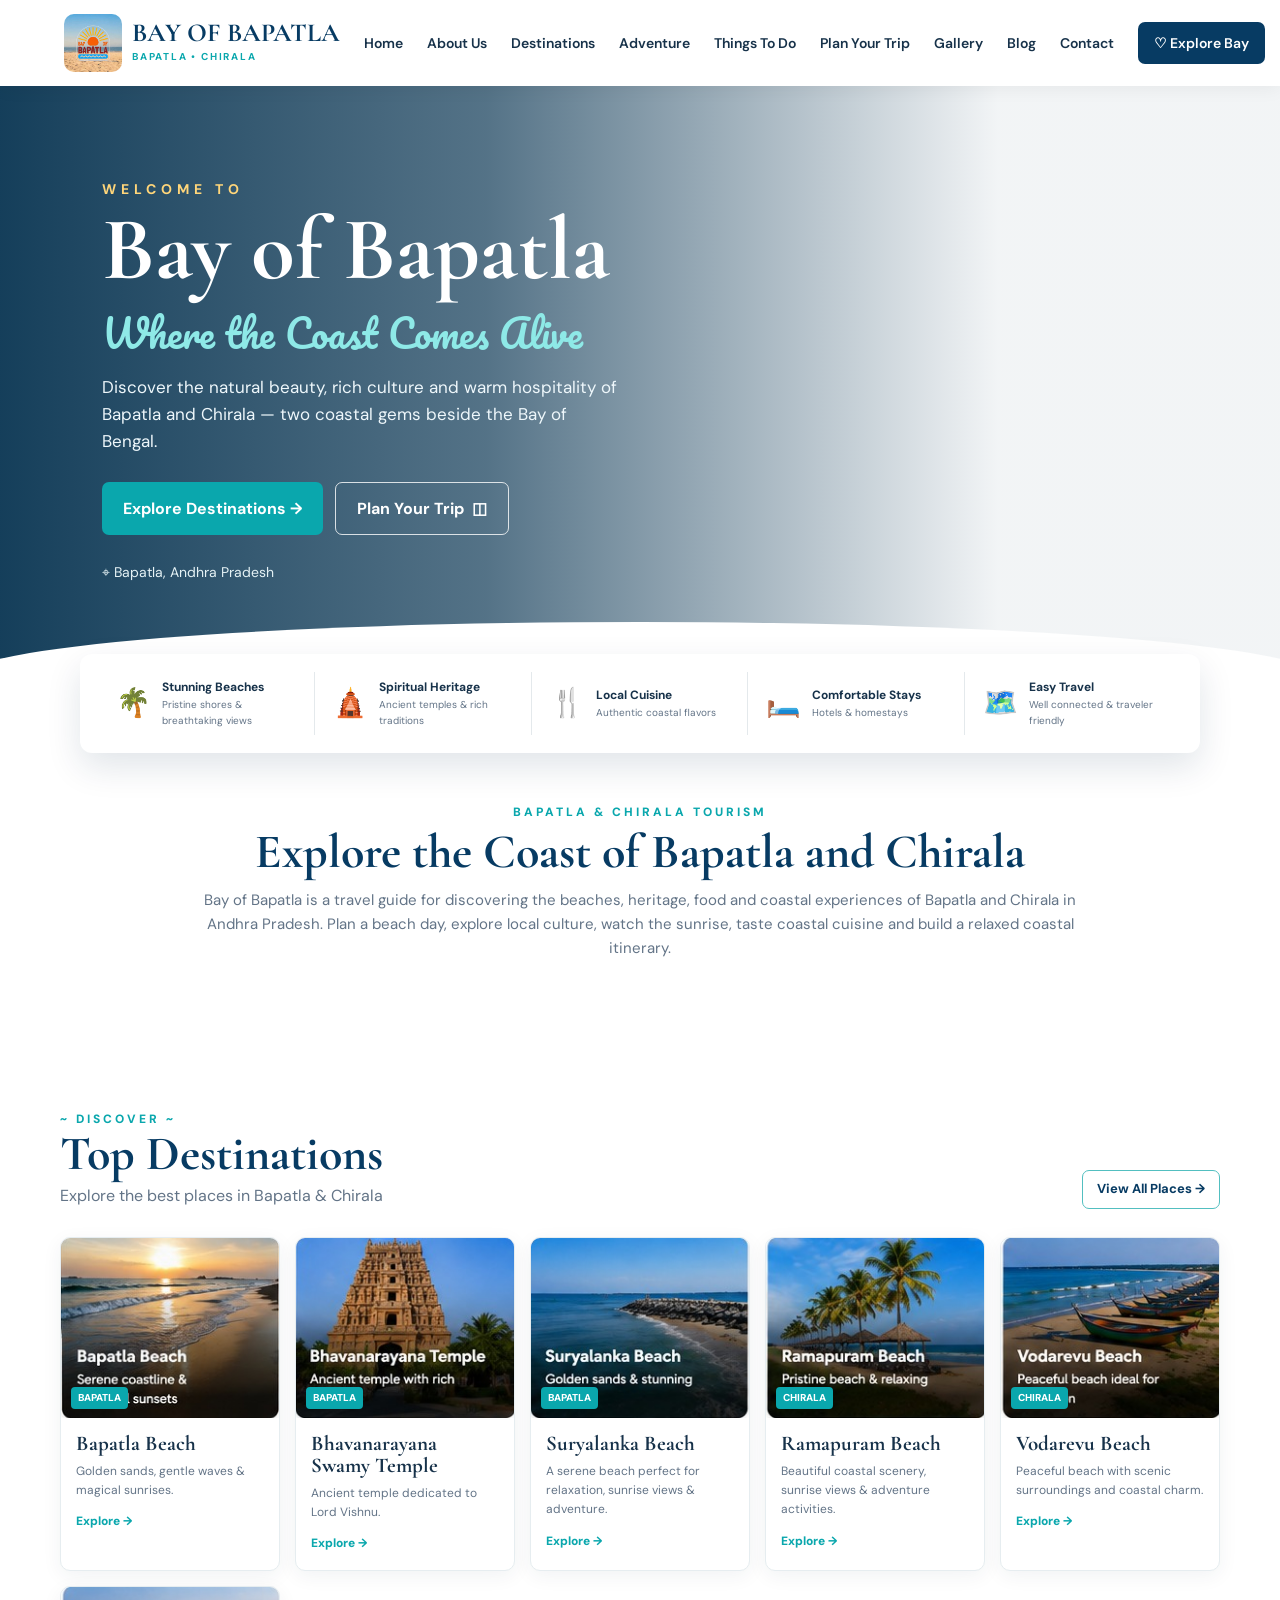
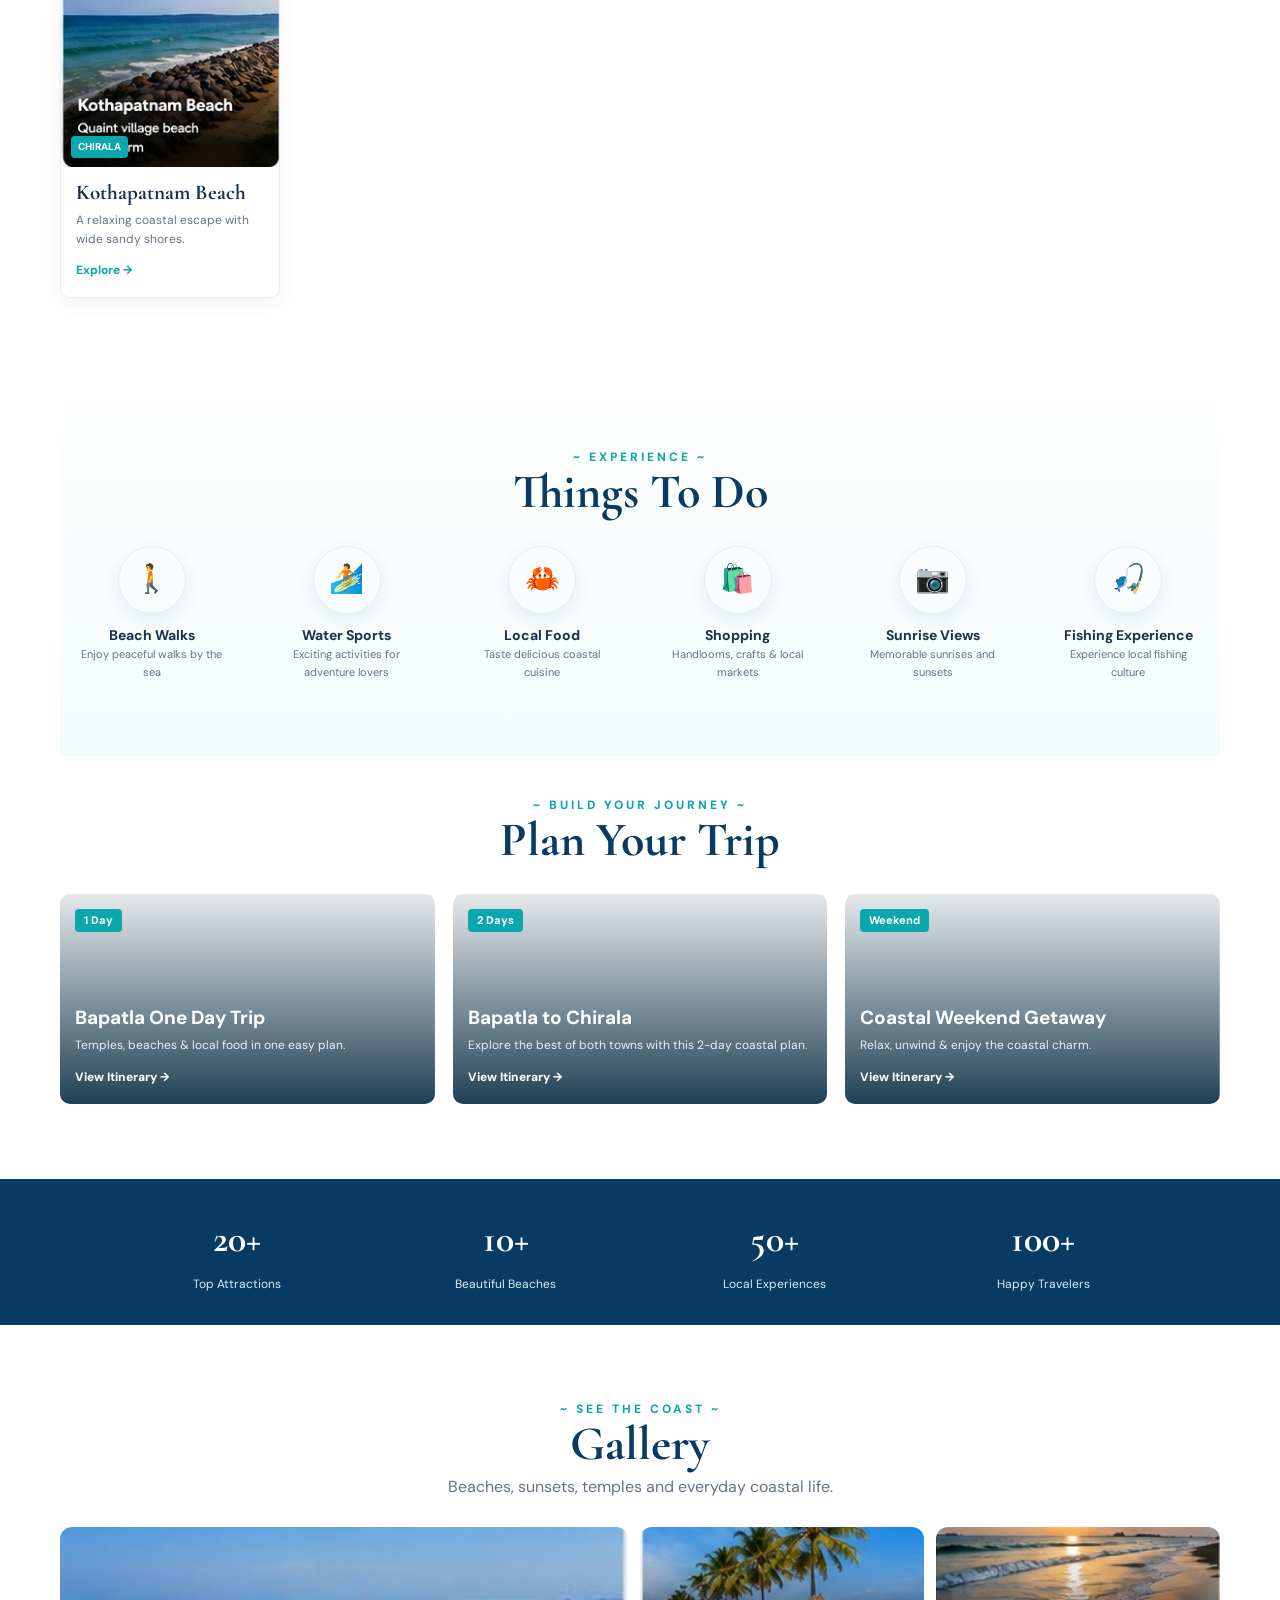
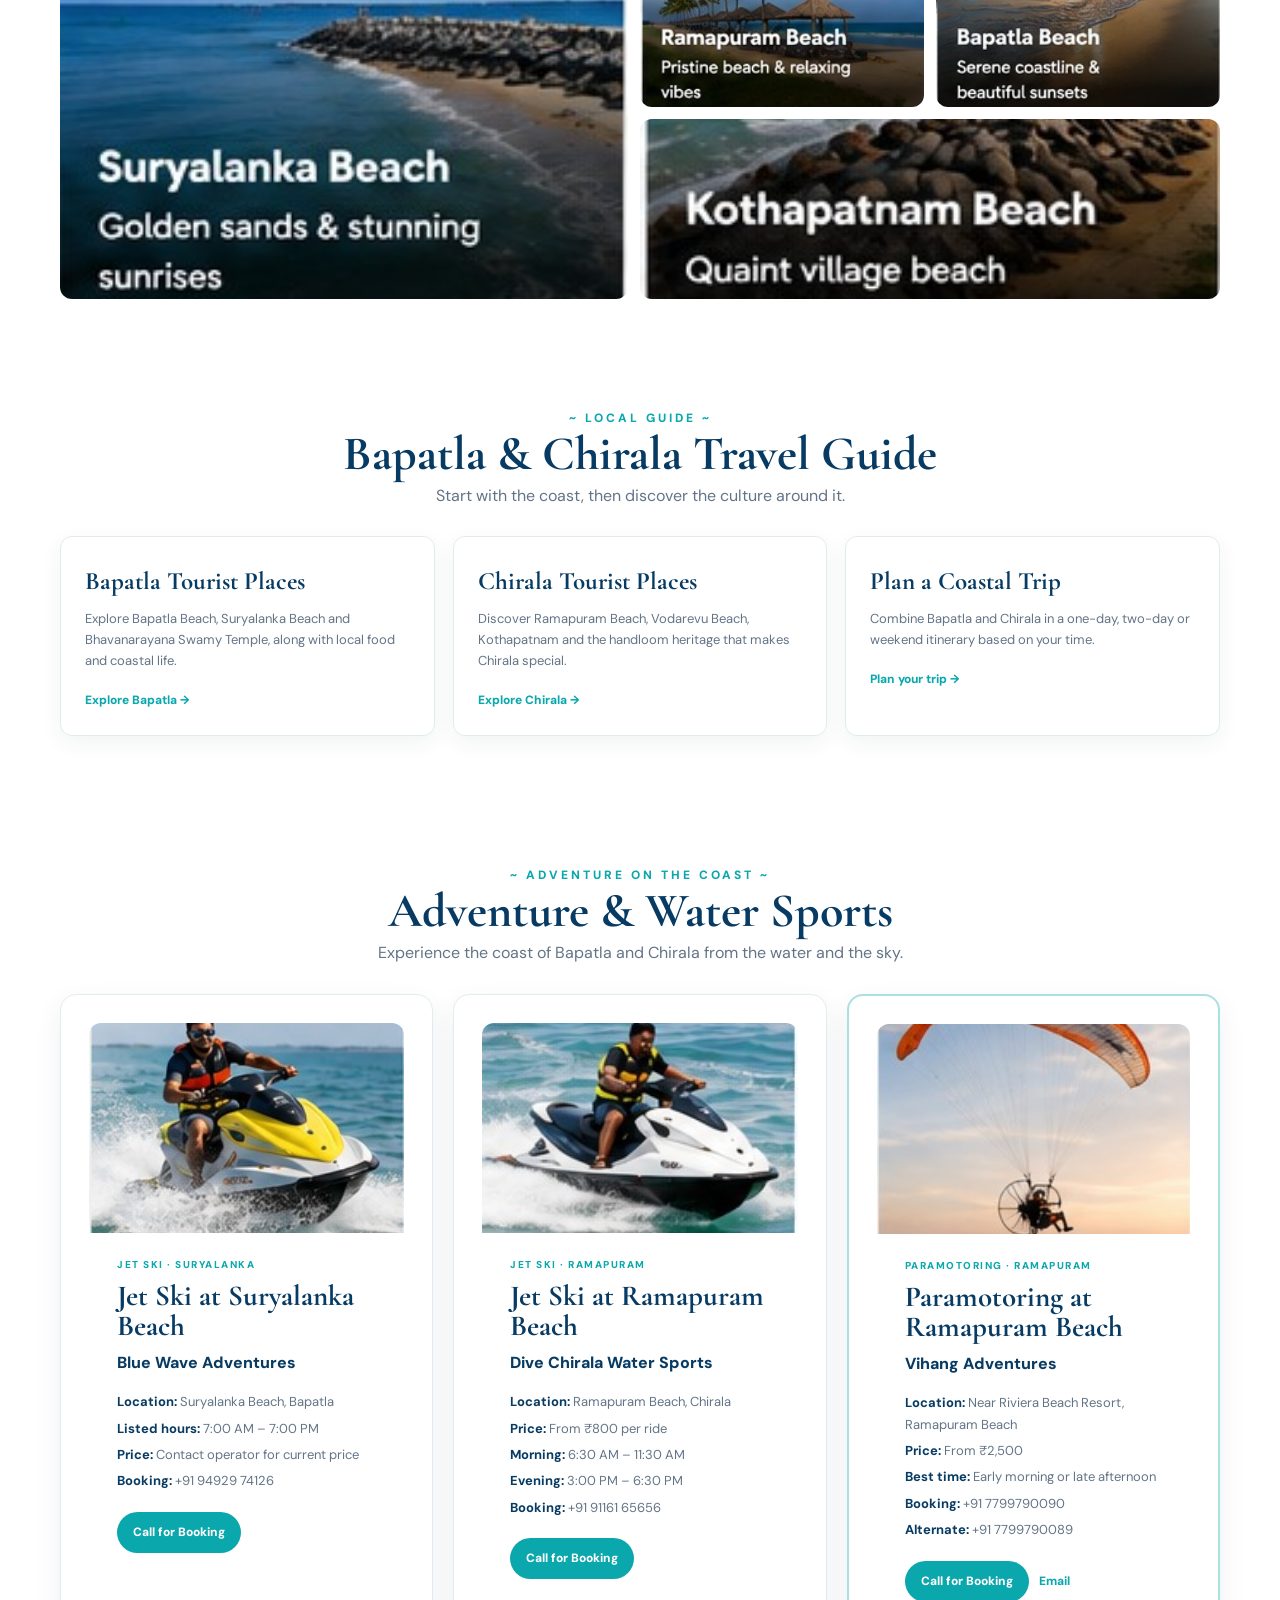
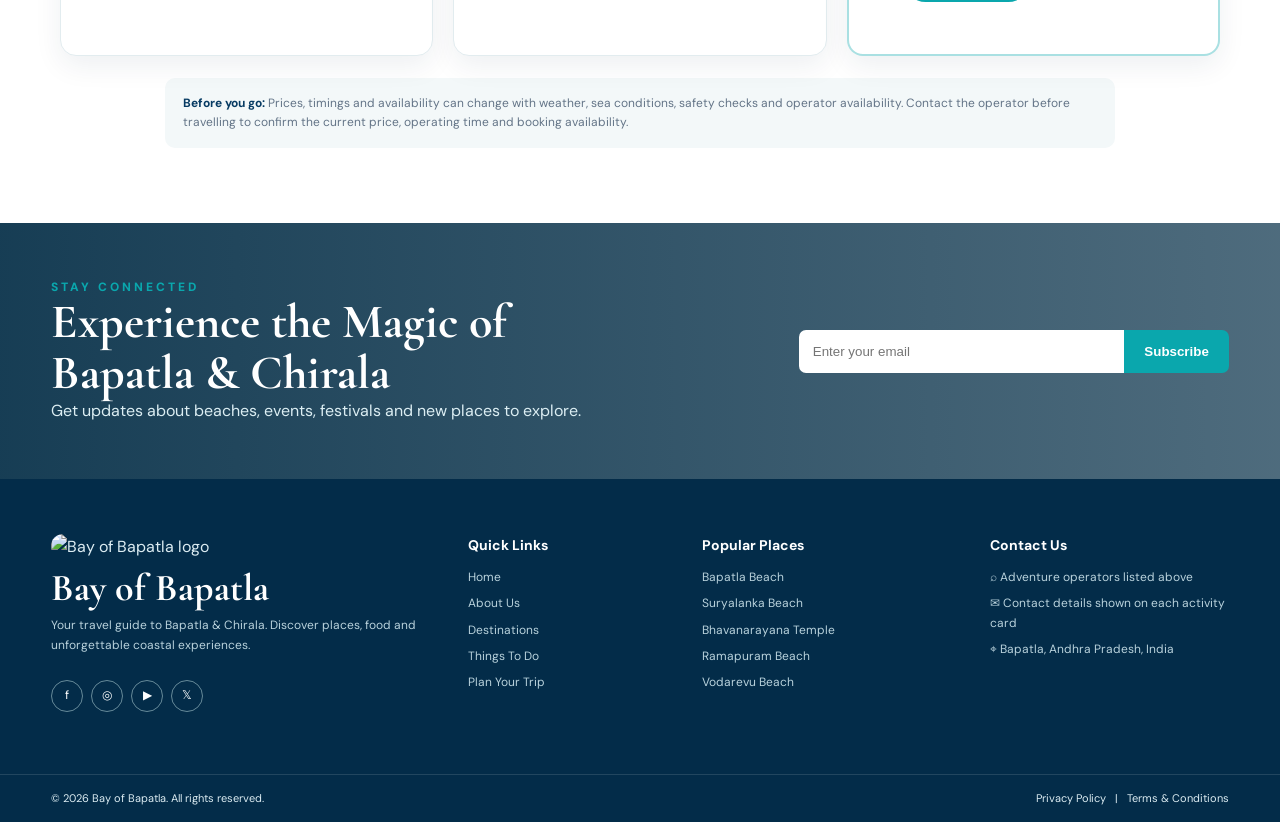
==== commit 0deb82a3: "Fix favicon and logo image file extensions" ====
--- a/index.html
+++ b/index.html
@@ -19,13 +19,13 @@
 <meta name="twitter:title" content="Bay of Bapatla | Bapatla & Chirala Tourism">
 <meta name="twitter:description" content="Explore beaches, temples, food and coastal experiences in Bapatla and Chirala.">
 <meta name="twitter:image" content="https://bay-of-bapatla.krishnavamsi1225.workers.dev/assets/hero.png">
-<link rel="icon" href="assets/bay-of-bapatla-logo.png.jpeg" type="image/jpeg">
-<link rel="apple-touch-icon" href="assets/bay-of-bapatla-logo.png.jpeg">
+<link rel="icon" href="assets/bay-of-bapatla-logo.png" type="image/jpeg">
+<link rel="apple-touch-icon" href="assets/bay-of-bapatla-logo.png">
 <link rel="preconnect" href="https://fonts.googleapis.com">
 <link rel="preconnect" href="https://fonts.gstatic.com" crossorigin>
 <link href="https://fonts.googleapis.com/css2?family=Cormorant+Garamond:wght@500;600;700&family=DM+Sans:wght@400;500;600;700&family=Pacifico&display=swap" rel="stylesheet">
 <link rel="stylesheet" href="styles.css">
-<link rel="preload" as="image" href="assets/bay-of-bapatla-logo.png.jpeg">
+<link rel="preload" as="image" href="assets/bay-of-bapatla-logo.png">
 <link rel="preload" as="image" href="assets/bapatla-beach-ai.jpg">
 <script type="application/ld+json">
 {"@context":"https://schema.org","@graph":[
@@ -44,7 +44,7 @@
 <body>
   <header class="site-header">
     <a class="brand" href="#home" aria-label="Bay of Bapatla home">
-      <img class="brand-logo" src="assets/bay-of-bapatla-logo.png.jpeg" alt="Bay of Bapatla logo">
+      <img class="brand-logo" src="assets/bay-of-bapatla-logo.png" alt="Bay of Bapatla logo">
       <span>
         <strong>Bay of Bapatla</strong>
         <small>BAPATLA • CHIRALA</small>
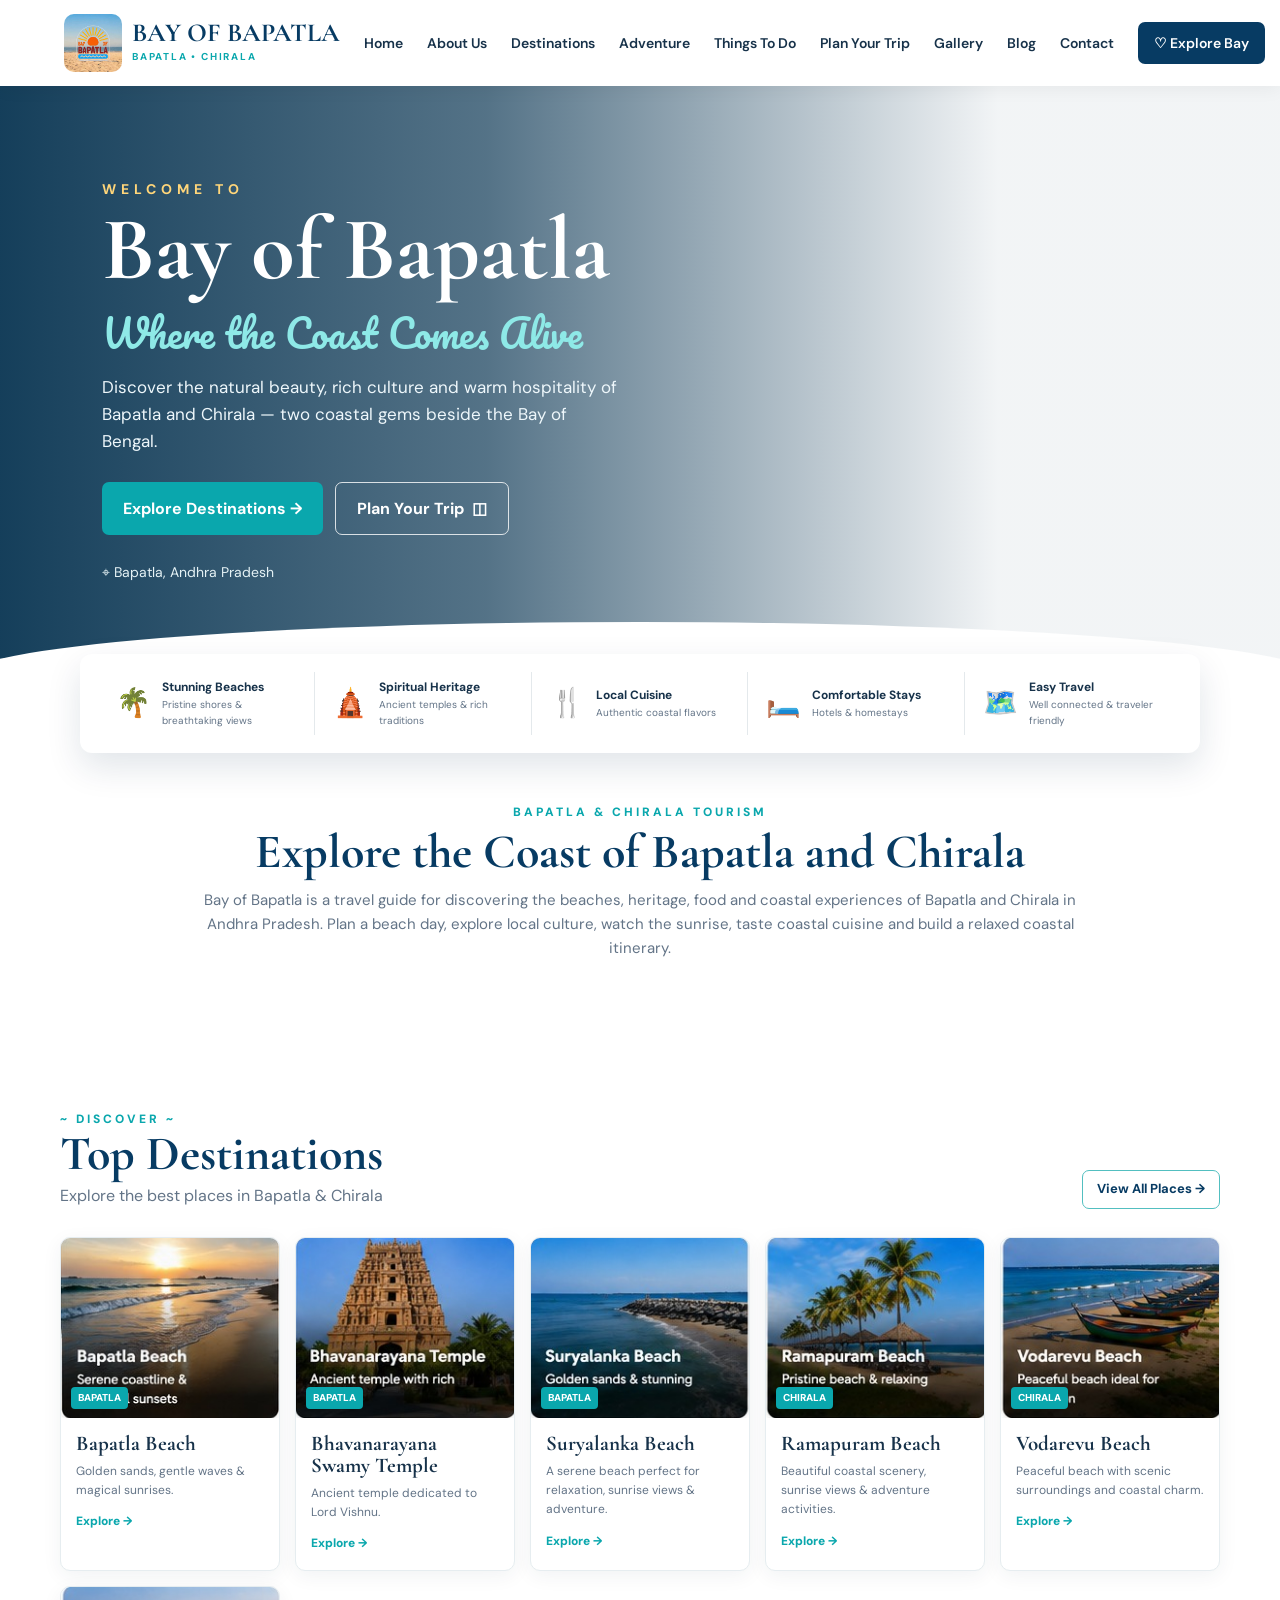
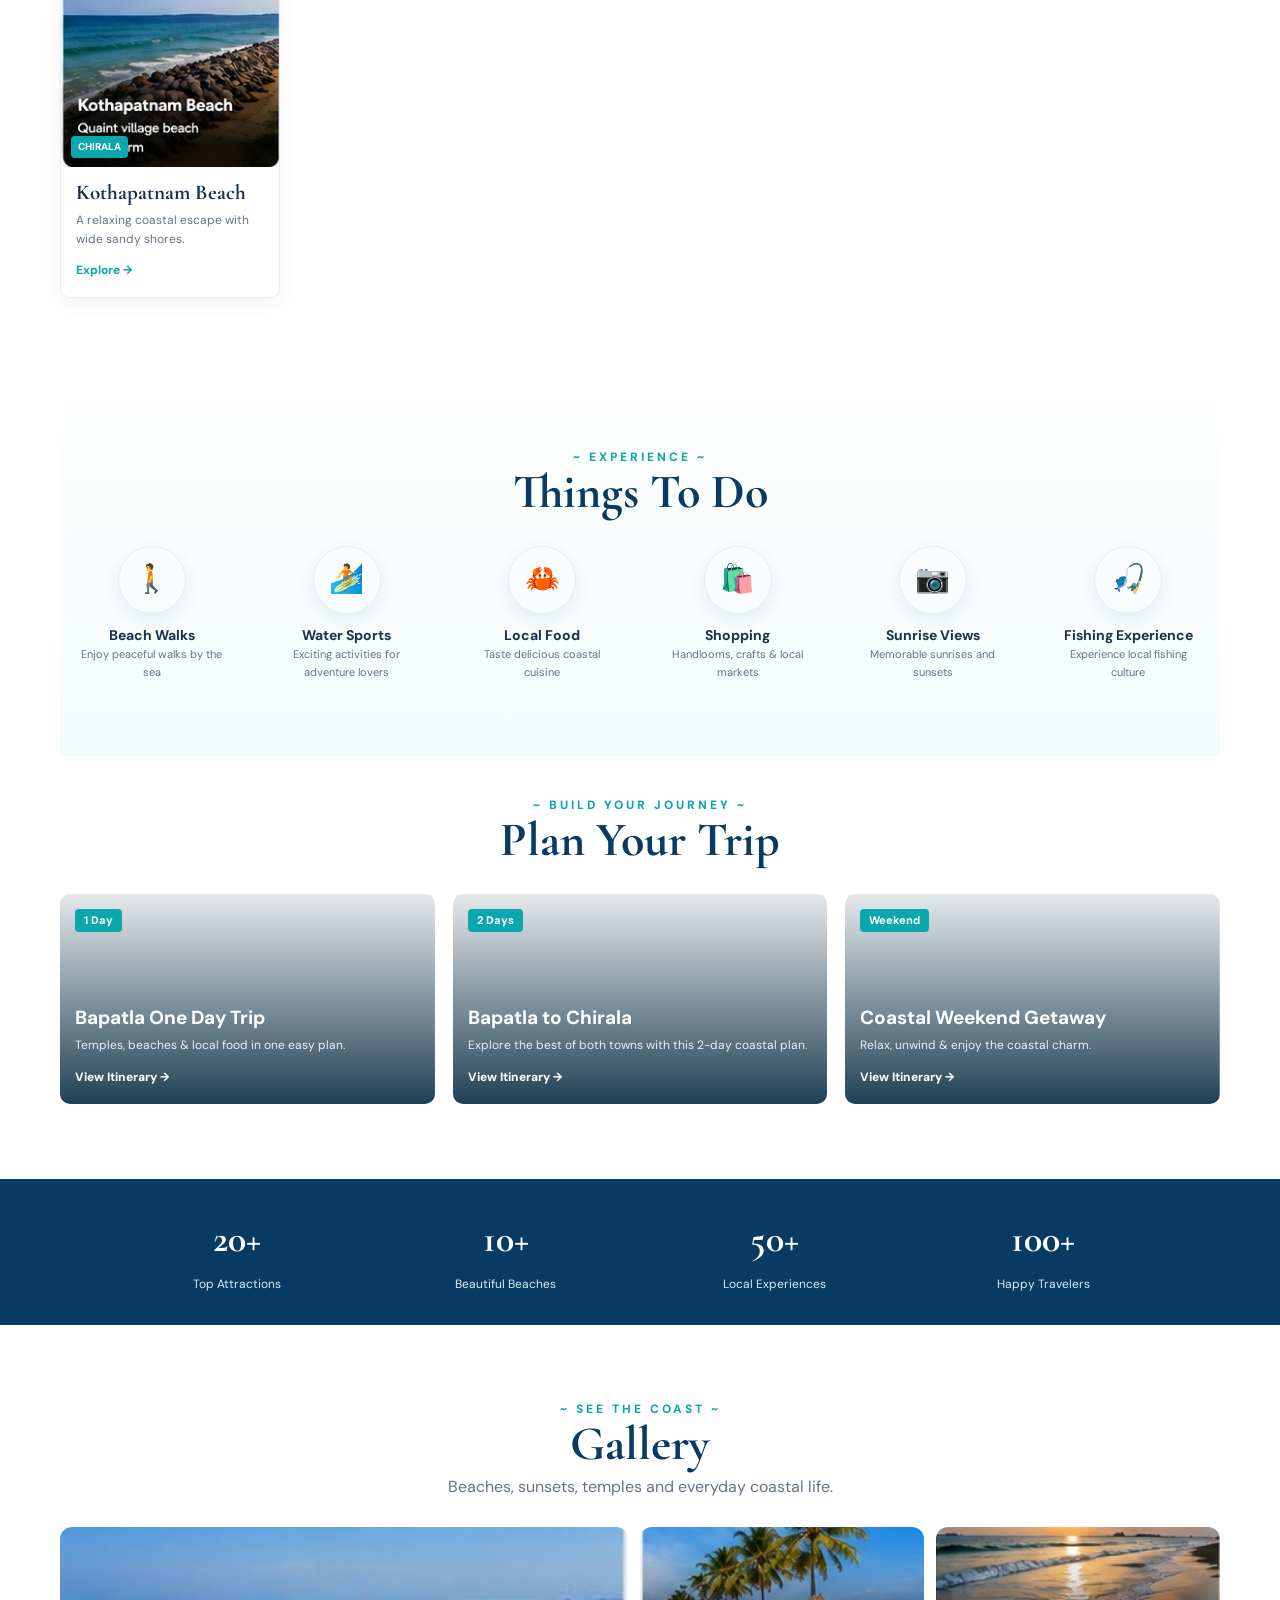
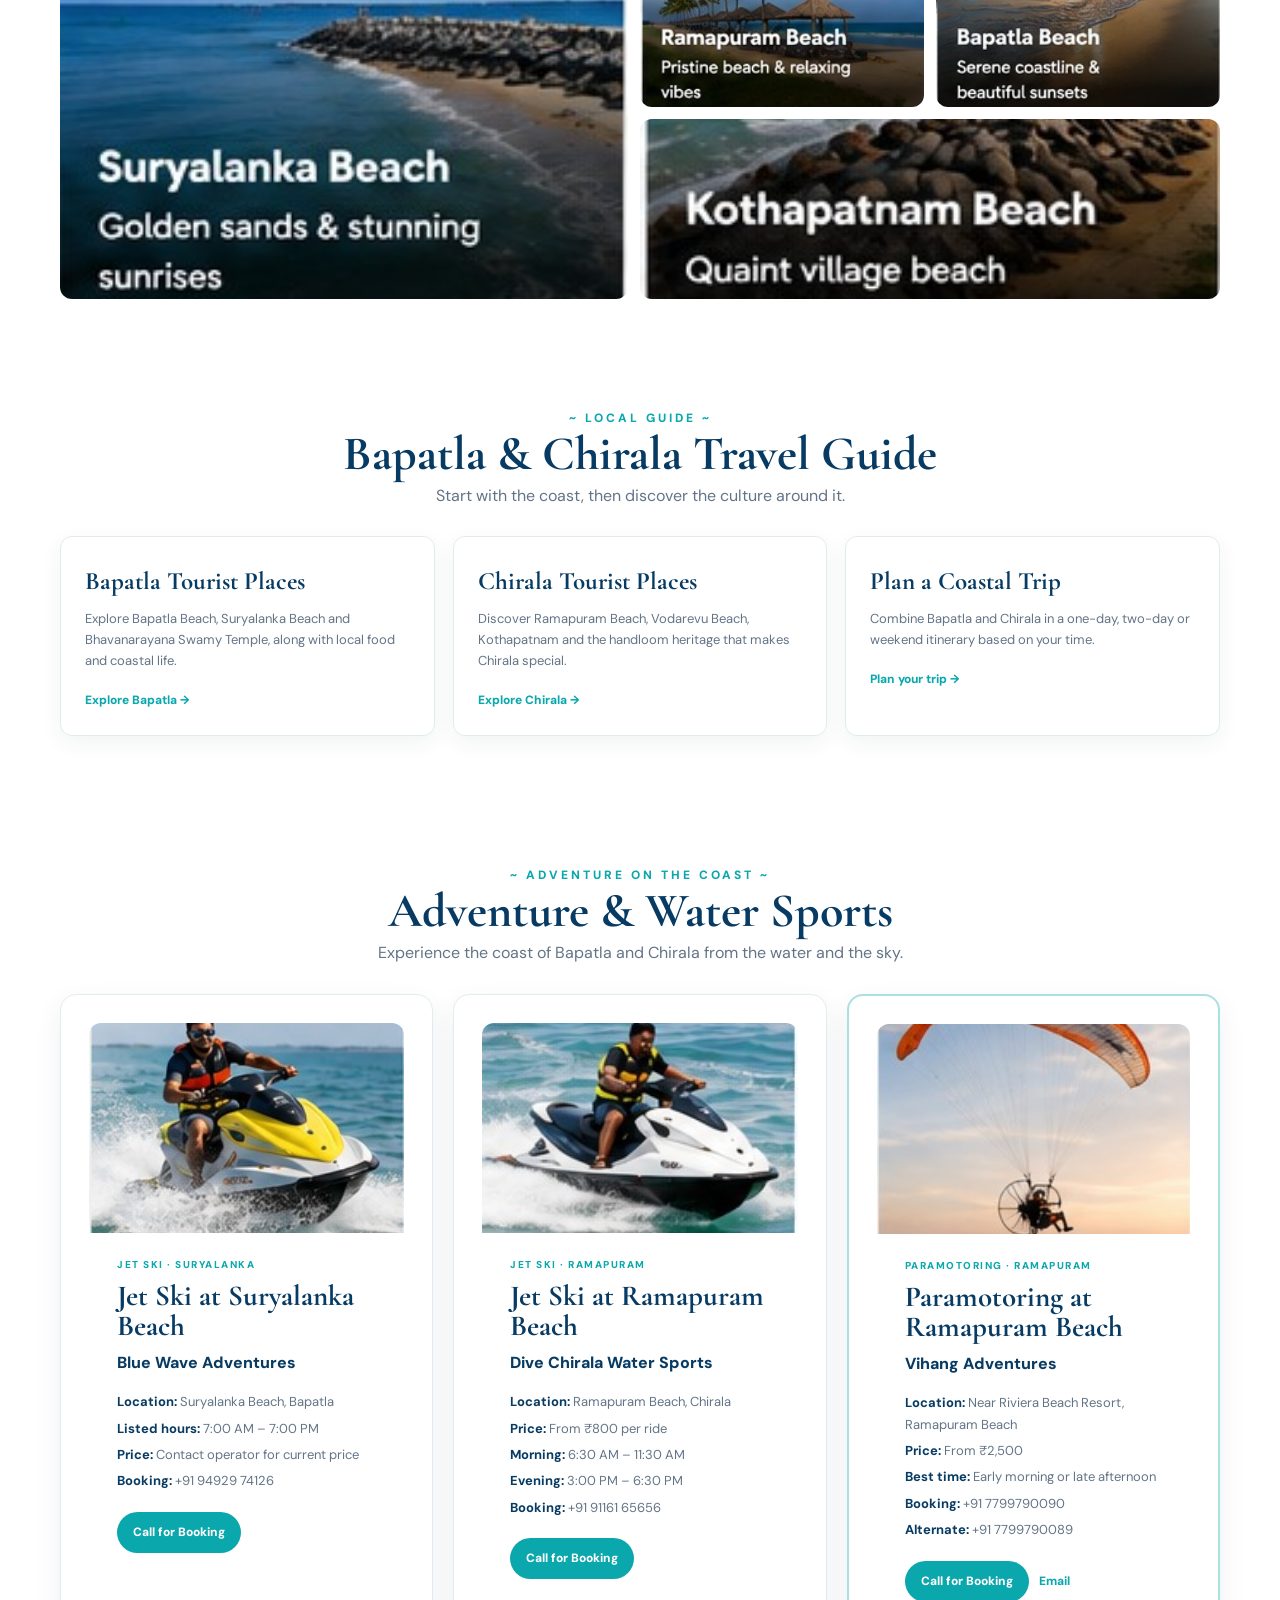
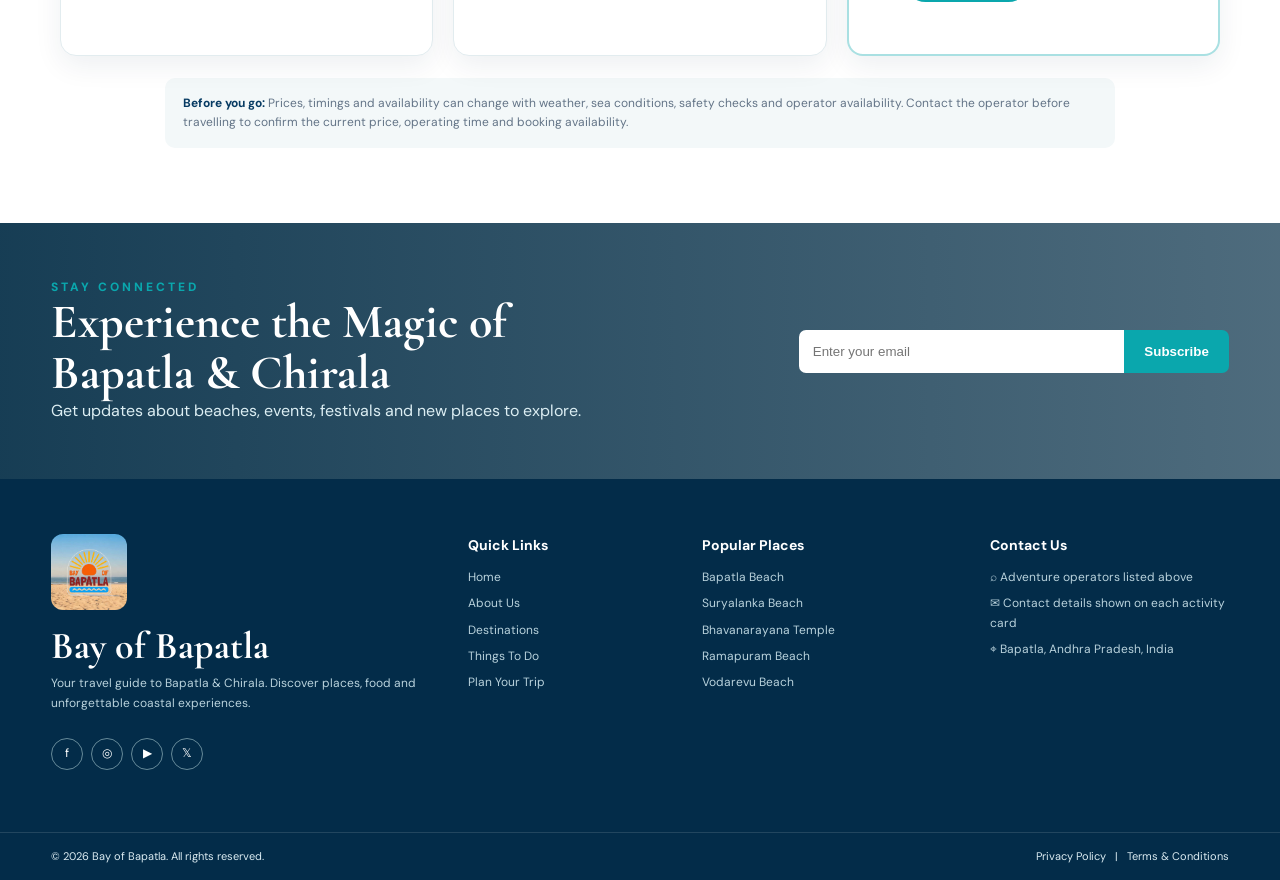
==== commit e64b7697: "Fix image source path for footer logo" ====
--- a/index.html
+++ b/index.html
@@ -343,7 +343,7 @@
   <footer id="contact">
     <div class="footer-main">
       <div class="footer-brand">
-        <img class="footer-logo" src="assets/bay-of-bapatla-logo.png.jpeg" alt="Bay of Bapatla logo">
+        <img class="footer-logo" src="assets/bay-of-bapatla-logo.png" alt="Bay of Bapatla logo">
         <h2>Bay of Bapatla</h2>
         <p>Your travel guide to Bapatla & Chirala. Discover places, food and unforgettable coastal experiences.</p>
         <div class="socials"><a href="#">f</a><a href="#">◎</a><a href="#">▶</a><a href="#">𝕏</a></div>
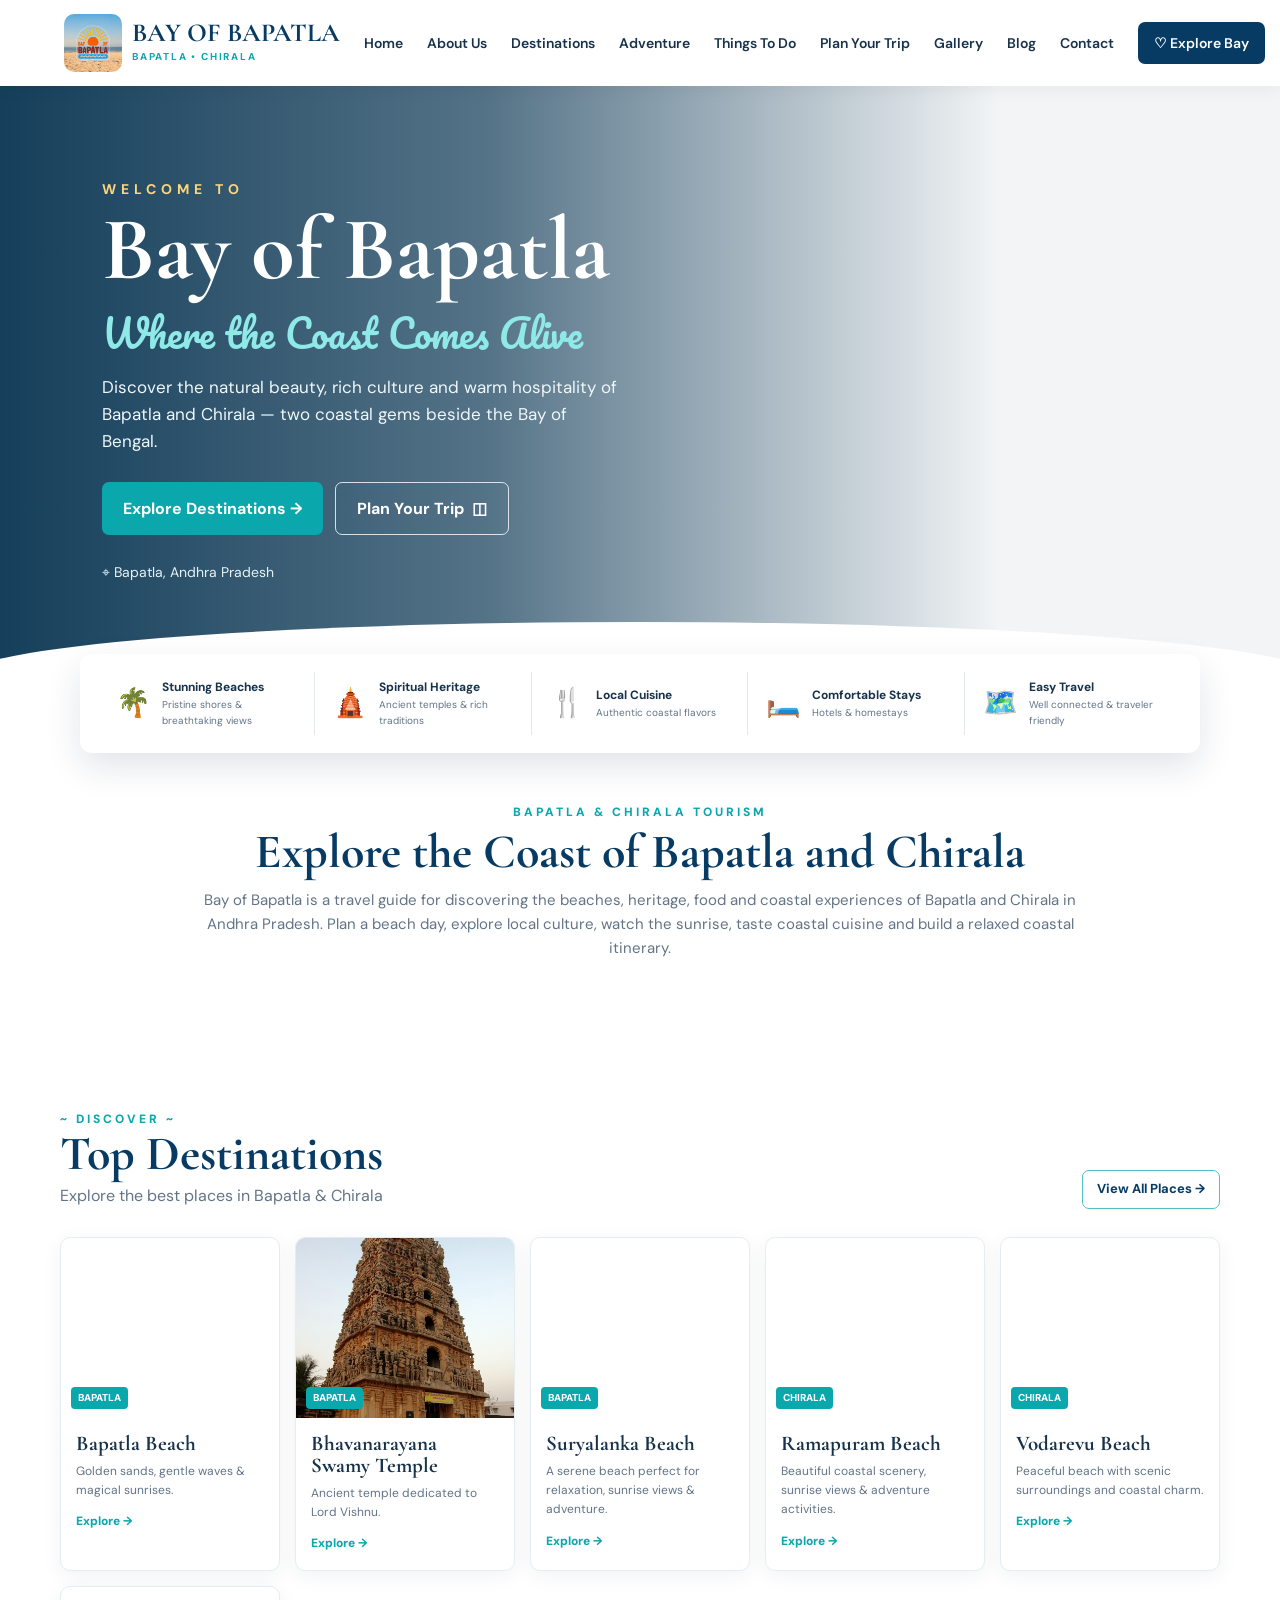
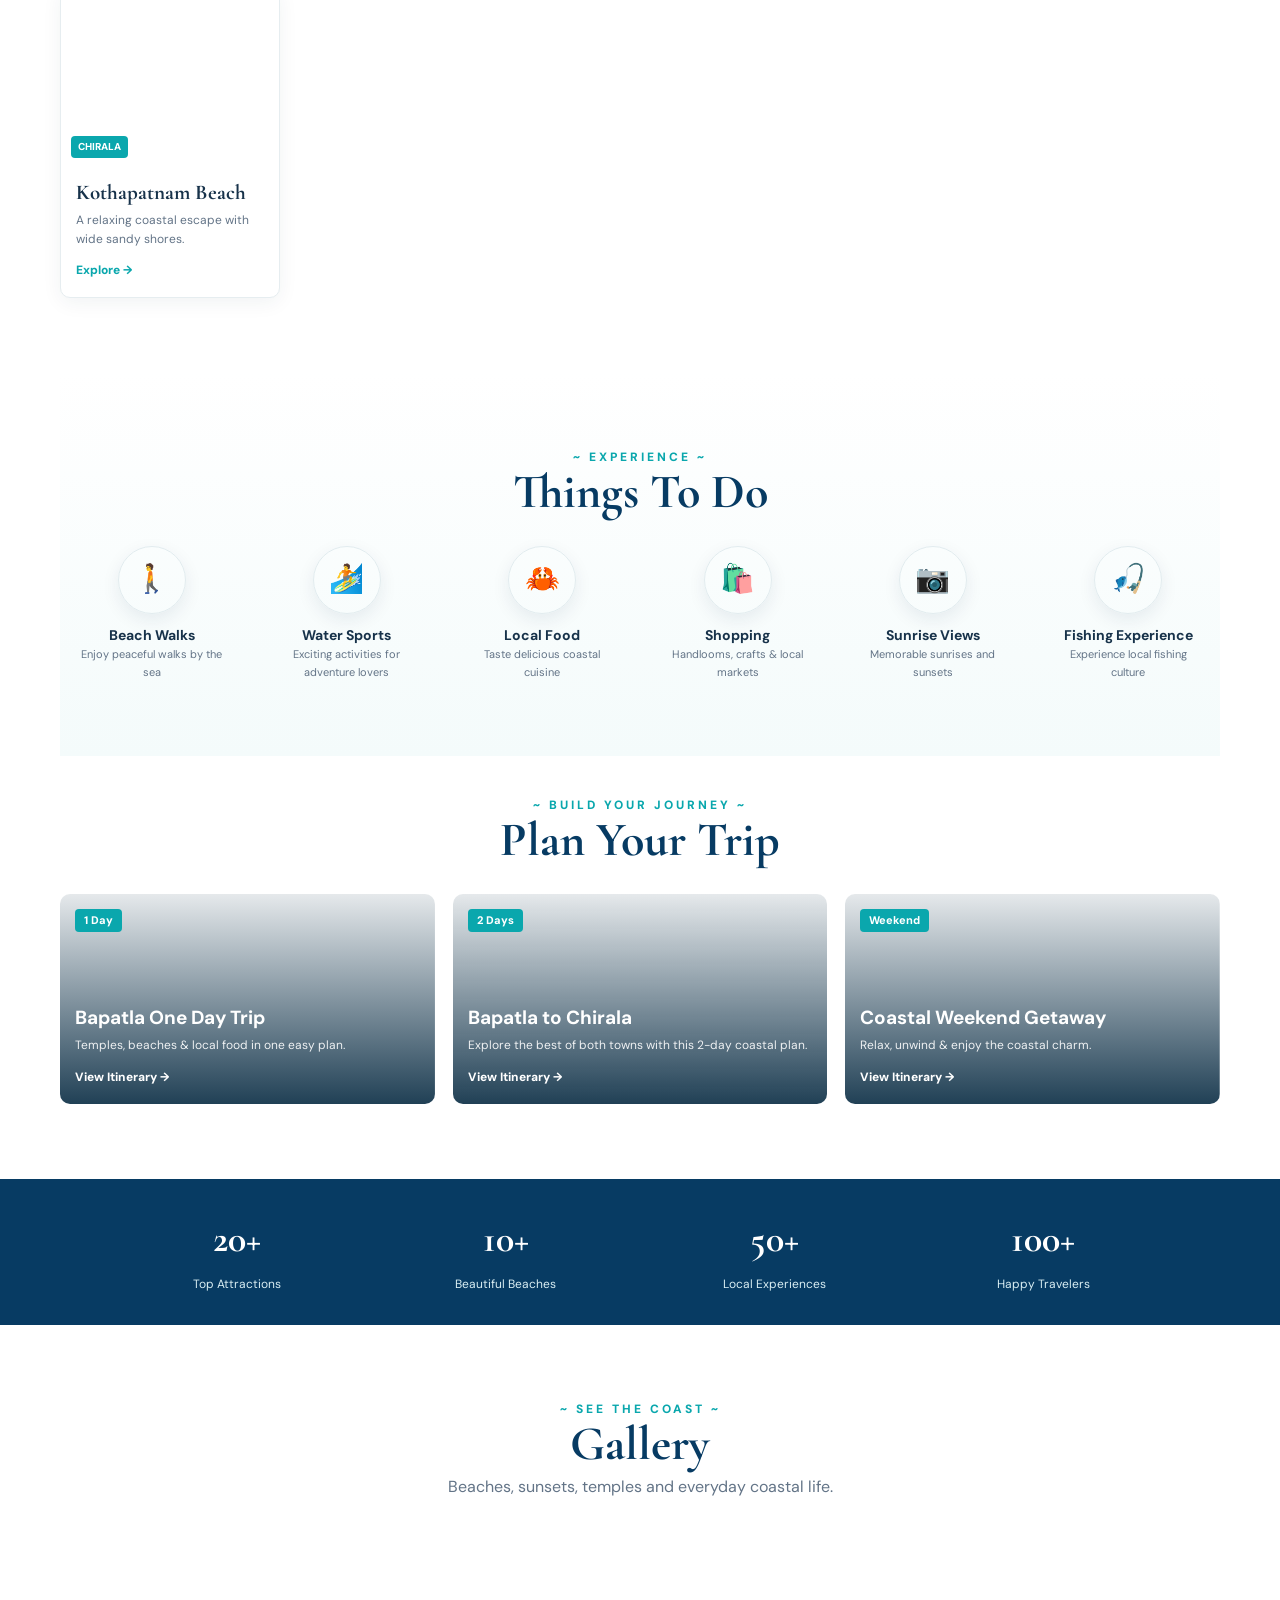
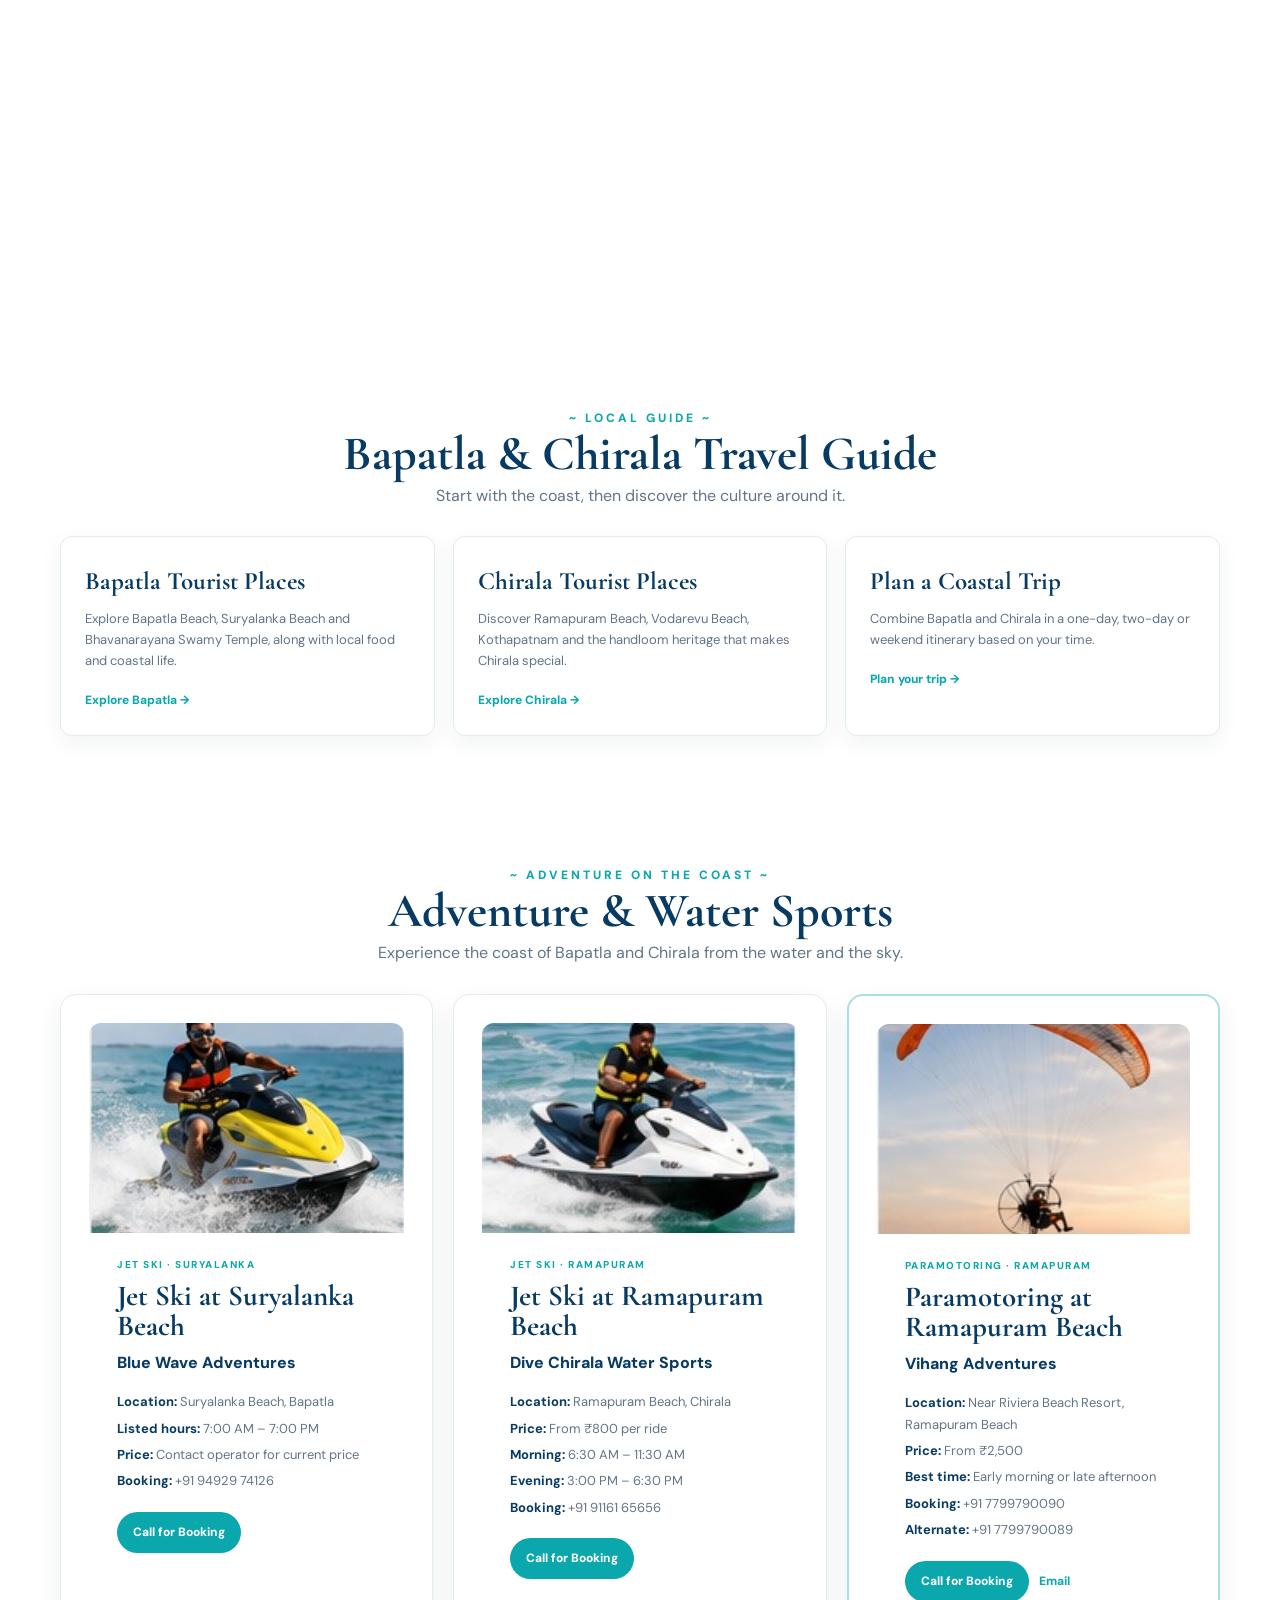
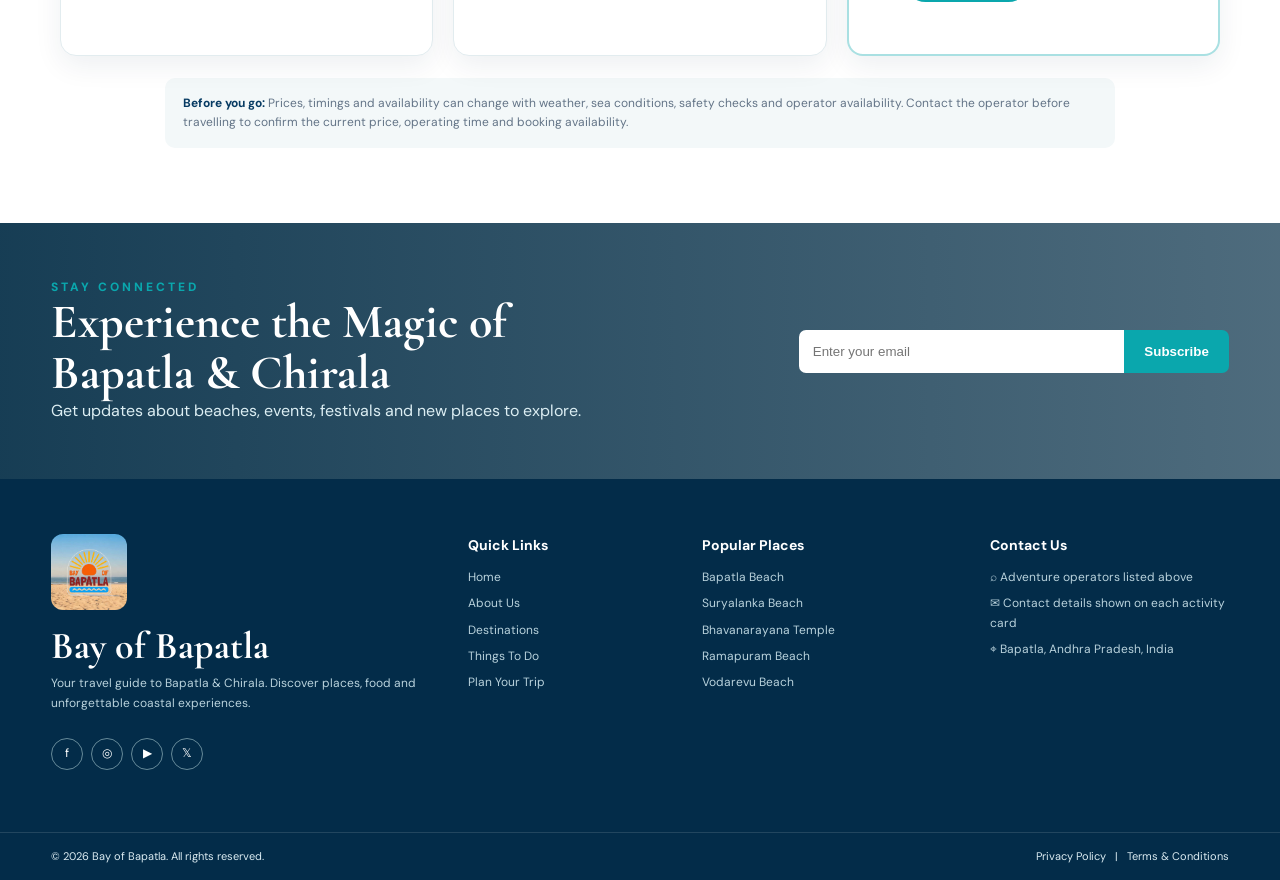
==== commit 5b5457f7: "Update navigation link and destination URL" ====
--- a/index.html
+++ b/index.html
@@ -63,7 +63,8 @@
       <a href="#gallery">Gallery</a>
       <a href="#blog">Blog</a>
       <a href="#contact">Contact</a>
-      <a class="nav-cta" href="#destinations">♡ Explore Bay</a>
+      <a class="nav-cta" href="#destinations">♡ Explore
+        Bay</a>
     </nav>
   </header>
 
@@ -122,7 +123,7 @@
           <div class="card-body">
             <h3>Bapatla Beach</h3>
             <p>Golden sands, gentle waves & magical sunrises.</p>
-            <a href="#contact">Explore →</a>
+            <a href="destinations/bapatla-beach.html">Explore →</a>
           </div>
         </article>
 
